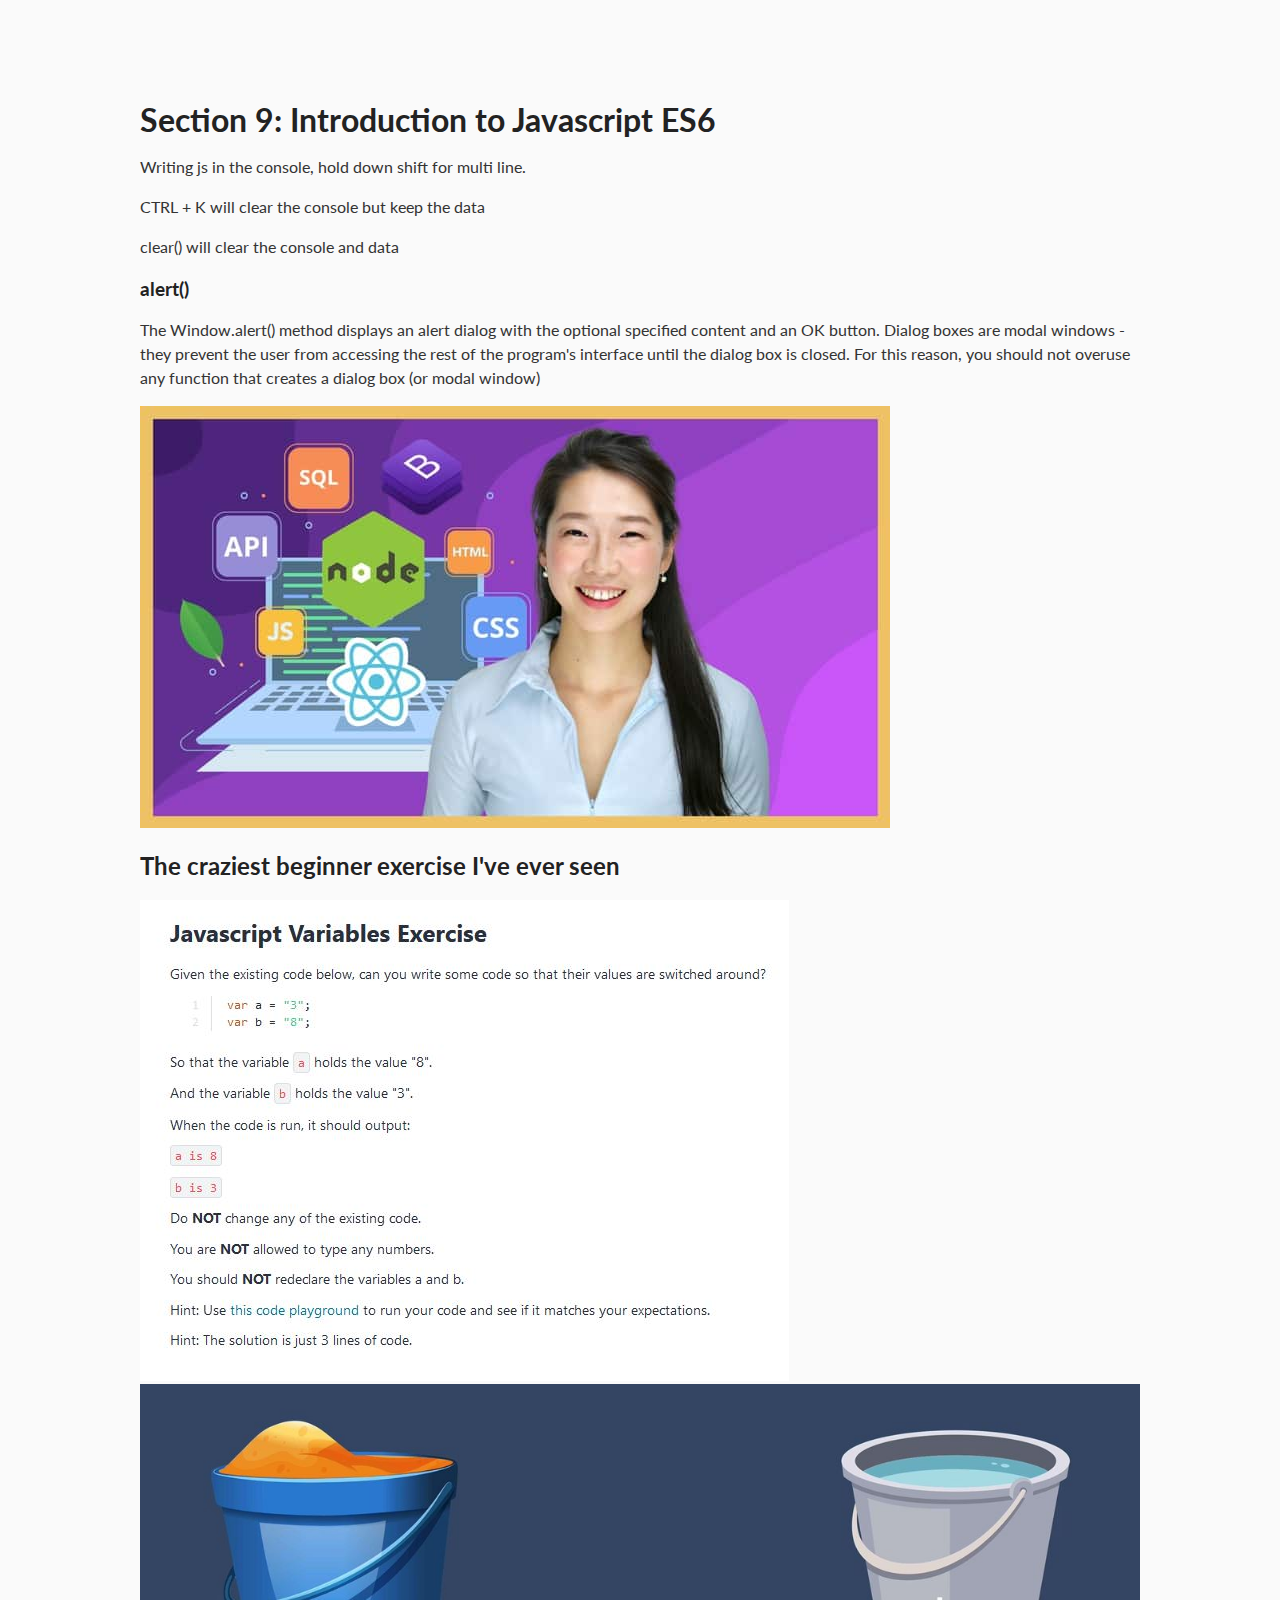
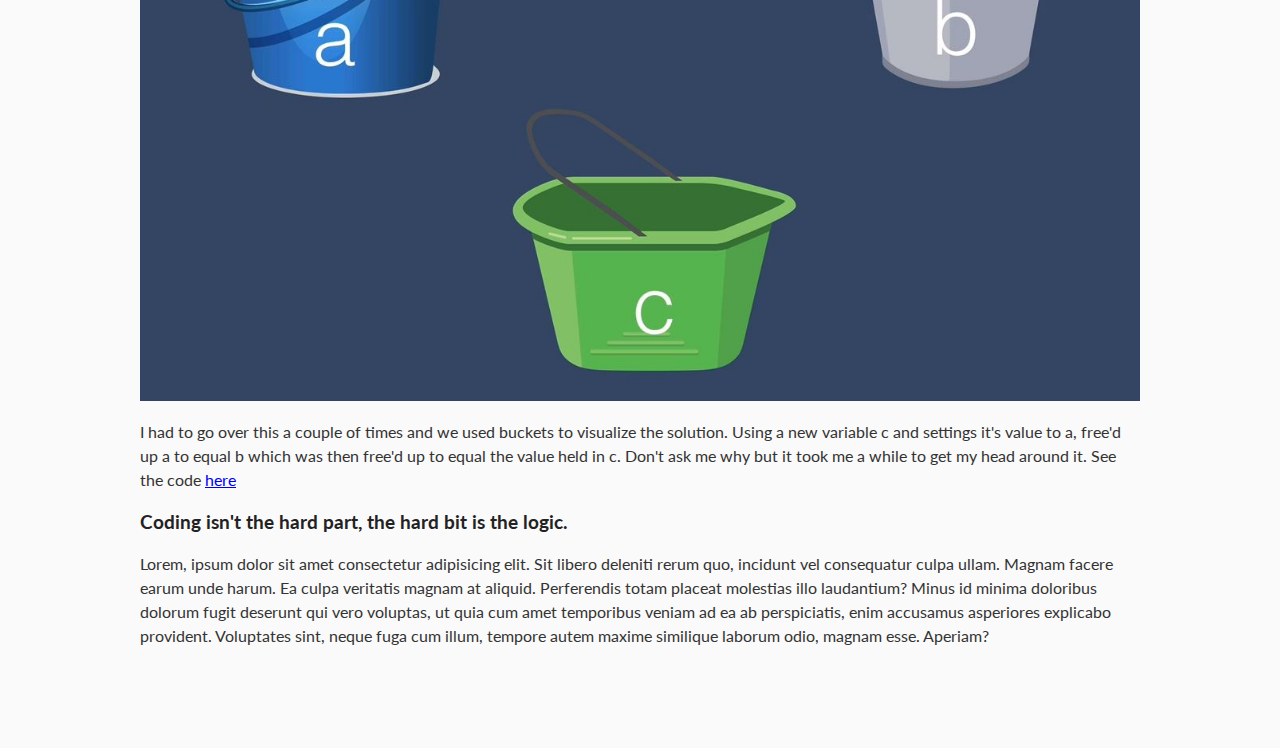
==== index.html @ cbe587a6 "add notes to L106" ====
<!DOCTYPE html>
<html lang="en">

<head>
  <meta charset="UTF-8" />
  <meta name="viewport" content="width=device-width, initial-scale=1.0" />
  <link rel="stylesheet" href="https://cdnjs.cloudflare.com/ajax/libs/font-awesome/5.14.0/css/all.min.css"
    integrity="sha512-1PKOgIY59xJ8Co8+NE6FZ+LOAZKjy+KY8iq0G4B3CyeY6wYHN3yt9PW0XpSriVlkMXe40PTKnXrLnZ9+fkDaog=="
    crossorigin="anonymous" />
  <link rel="stylesheet" href="style.css" />
  <title>The Complete 2020 Web Development Bootcamp</title>
</head>

<body>
  <div class="container">
    <div class="content">
      <h1>Section 9: Introduction to Javascript ES6</h1>
      <p>Writing js in the console, hold down shift for multi line.
      </p>
      <p>CTRL + K will clear the console but keep the data</p>
      <p>clear() will clear the console and data</p>
      <h3>alert()</h3>
      <p>The Window.alert() method displays an alert dialog with the optional specified content and an OK button.
        Dialog boxes are modal windows - they prevent the user from accessing the rest of the
        program's
        interface until the dialog box is closed. For this reason, you should not overuse any function that creates a
        dialog box
        (or modal window)</p>
      <img src="./images/Bootcamp.jpg" alt="photo of Dom Davies" />
      <h2>The craziest beginner exercise I've ever seen</h2>
      <img src="./images/exercise.JPG" alt="the exercise instructions">
      <img src="./images/abc.JPG" alt="3 buckets">
      <p>I had to go over this a couple of times and we used buckets to visualize the solution. Using a new variable c
        and settings it's value to a, free'd up a to equal b which was then free'd up to equal the value held in c.
        Don't ask me why but it took me a while to get my head around it. See the code <a href="ex1.md"> here</a></p>
      <h3>Coding isn't the hard part, the hard bit is the logic.</h3>
      <p>Lorem, ipsum dolor sit amet consectetur adipisicing elit. Sit libero deleniti rerum quo, incidunt vel
        consequatur culpa ullam. Magnam facere earum unde harum. Ea culpa veritatis magnam at aliquid. Perferendis totam
        placeat molestias illo laudantium? Minus id minima doloribus dolorum fugit deserunt qui vero voluptas, ut quia
        cum amet temporibus veniam ad ea ab perspiciatis, enim accusamus asperiores explicabo provident. Voluptates
        sint, neque fuga cum illum, tempore autem maxime similique laborum odio, magnam esse. Aperiam?</p>
    </div>
  </div>

  <script src="app.js"></script>
</body>

</html>
---- style.css ----
@import url('https://fonts.googleapis.com/css?family=Lato&display=swap');

* {
  box-sizing: border-box;
}

body {
  font-family: 'Lato', sans-serif;
  background-color: #d31157;
  color: #222;
  /* hide only on x axis */
  overflow-x: hidden;
  margin: 0;
}

.container {
  background-color: #fafafa;
  /* default origin is in middle */
  transform-origin: top left;
  transition: transform 0.5s linear;
  width: 100vw;
  min-height: 100vh;
  padding: 50px;
}


/* Content area */

.content img {
  max-width: 100%;
}

.content {
  max-width: 1000px;
  margin: 50px auto;
}

.content h1 {
  margin: 0;
}

.content small {
  color: #555;
  font-style: italic;
}

.content p {
  color: #333;
  line-height: 1.5;
}
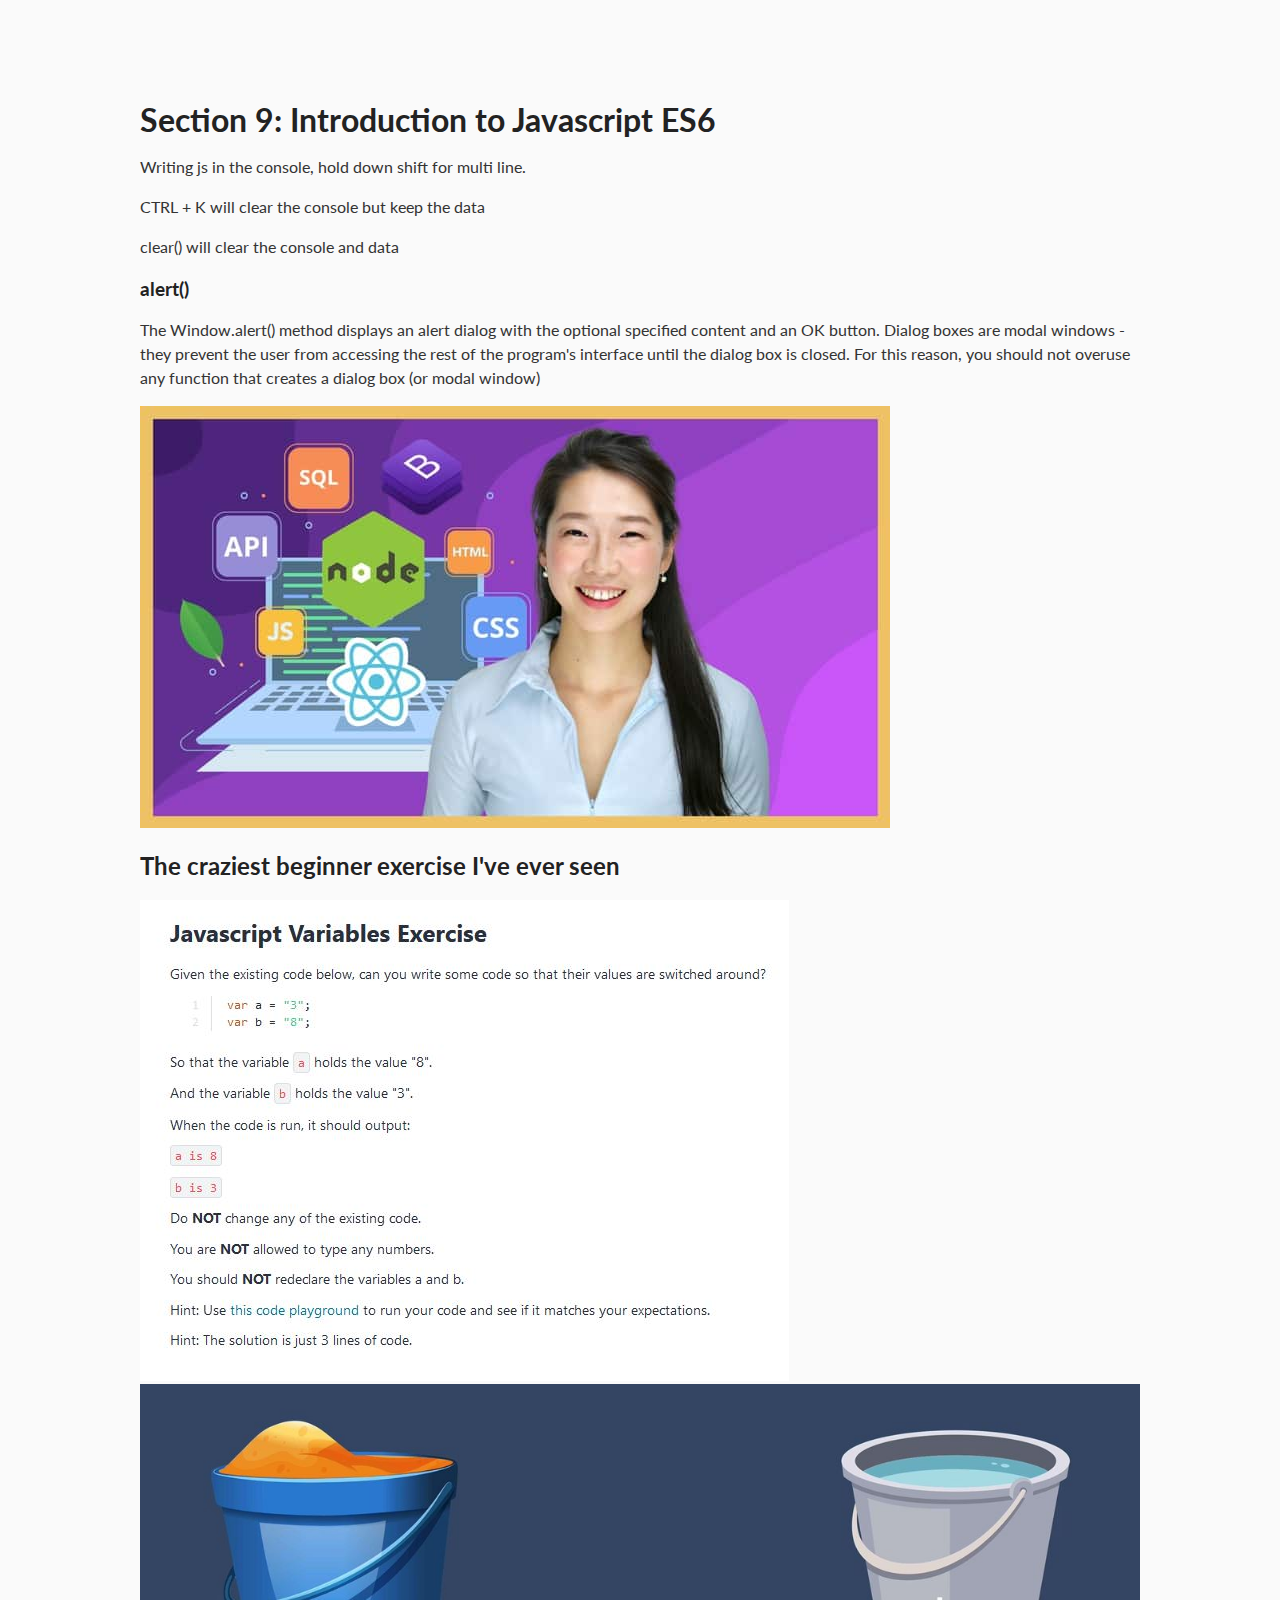
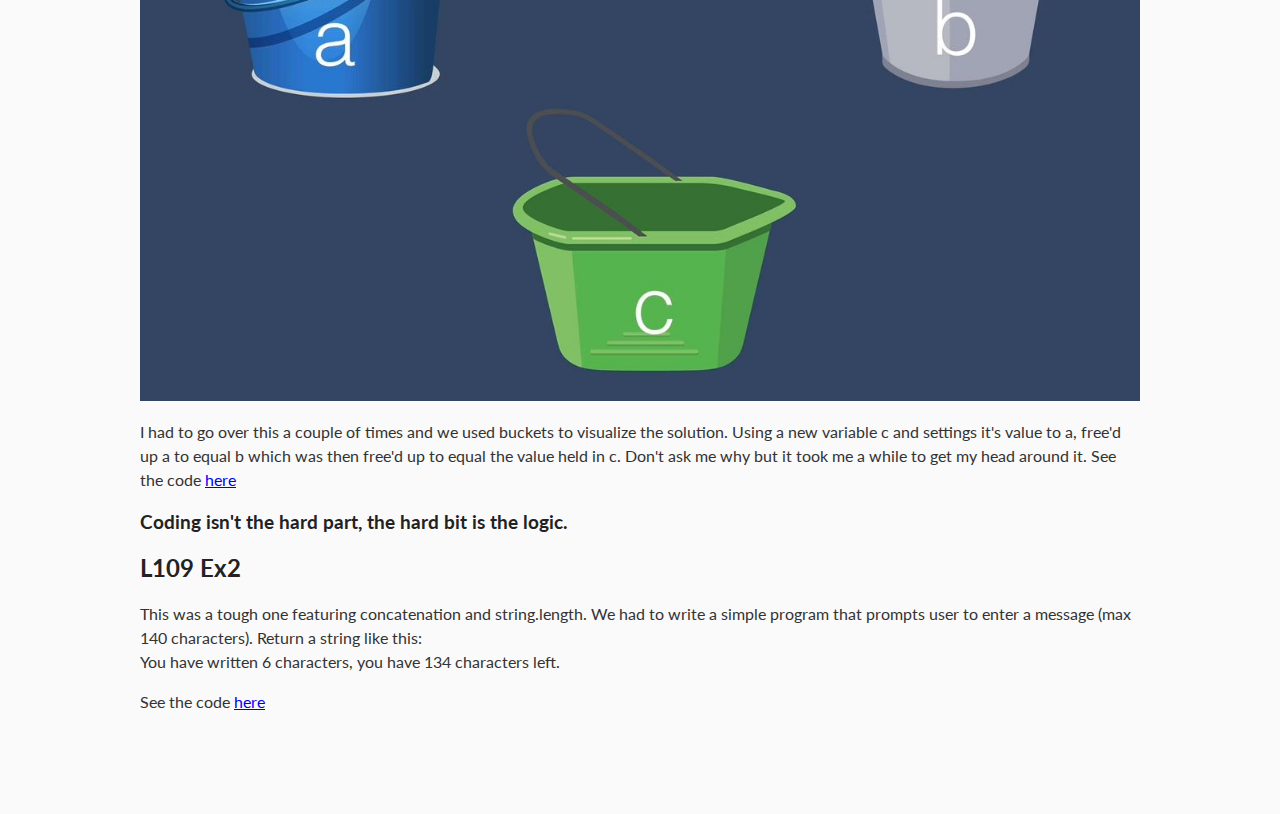
==== commit 89f4cea3: "add notes to L109" ====
--- a/index.html
+++ b/index.html
@@ -34,11 +34,11 @@
         and settings it's value to a, free'd up a to equal b which was then free'd up to equal the value held in c.
         Don't ask me why but it took me a while to get my head around it. See the code <a href="ex1.md"> here</a></p>
       <h3>Coding isn't the hard part, the hard bit is the logic.</h3>
-      <p>Lorem, ipsum dolor sit amet consectetur adipisicing elit. Sit libero deleniti rerum quo, incidunt vel
-        consequatur culpa ullam. Magnam facere earum unde harum. Ea culpa veritatis magnam at aliquid. Perferendis totam
-        placeat molestias illo laudantium? Minus id minima doloribus dolorum fugit deserunt qui vero voluptas, ut quia
-        cum amet temporibus veniam ad ea ab perspiciatis, enim accusamus asperiores explicabo provident. Voluptates
-        sint, neque fuga cum illum, tempore autem maxime similique laborum odio, magnam esse. Aperiam?</p>
+      <h2>L109 Ex2</h2>
+      <p>This was a tough one featuring concatenation and string.length. We had to write a simple program that prompts user to enter a message (max 140 characters). Return a string like this: <br>        
+        You have written 6 characters, you have 134 characters left.
+      </p>
+      <p>See the code <a href="ex2.md">here</a></p>
     </div>
   </div>
 
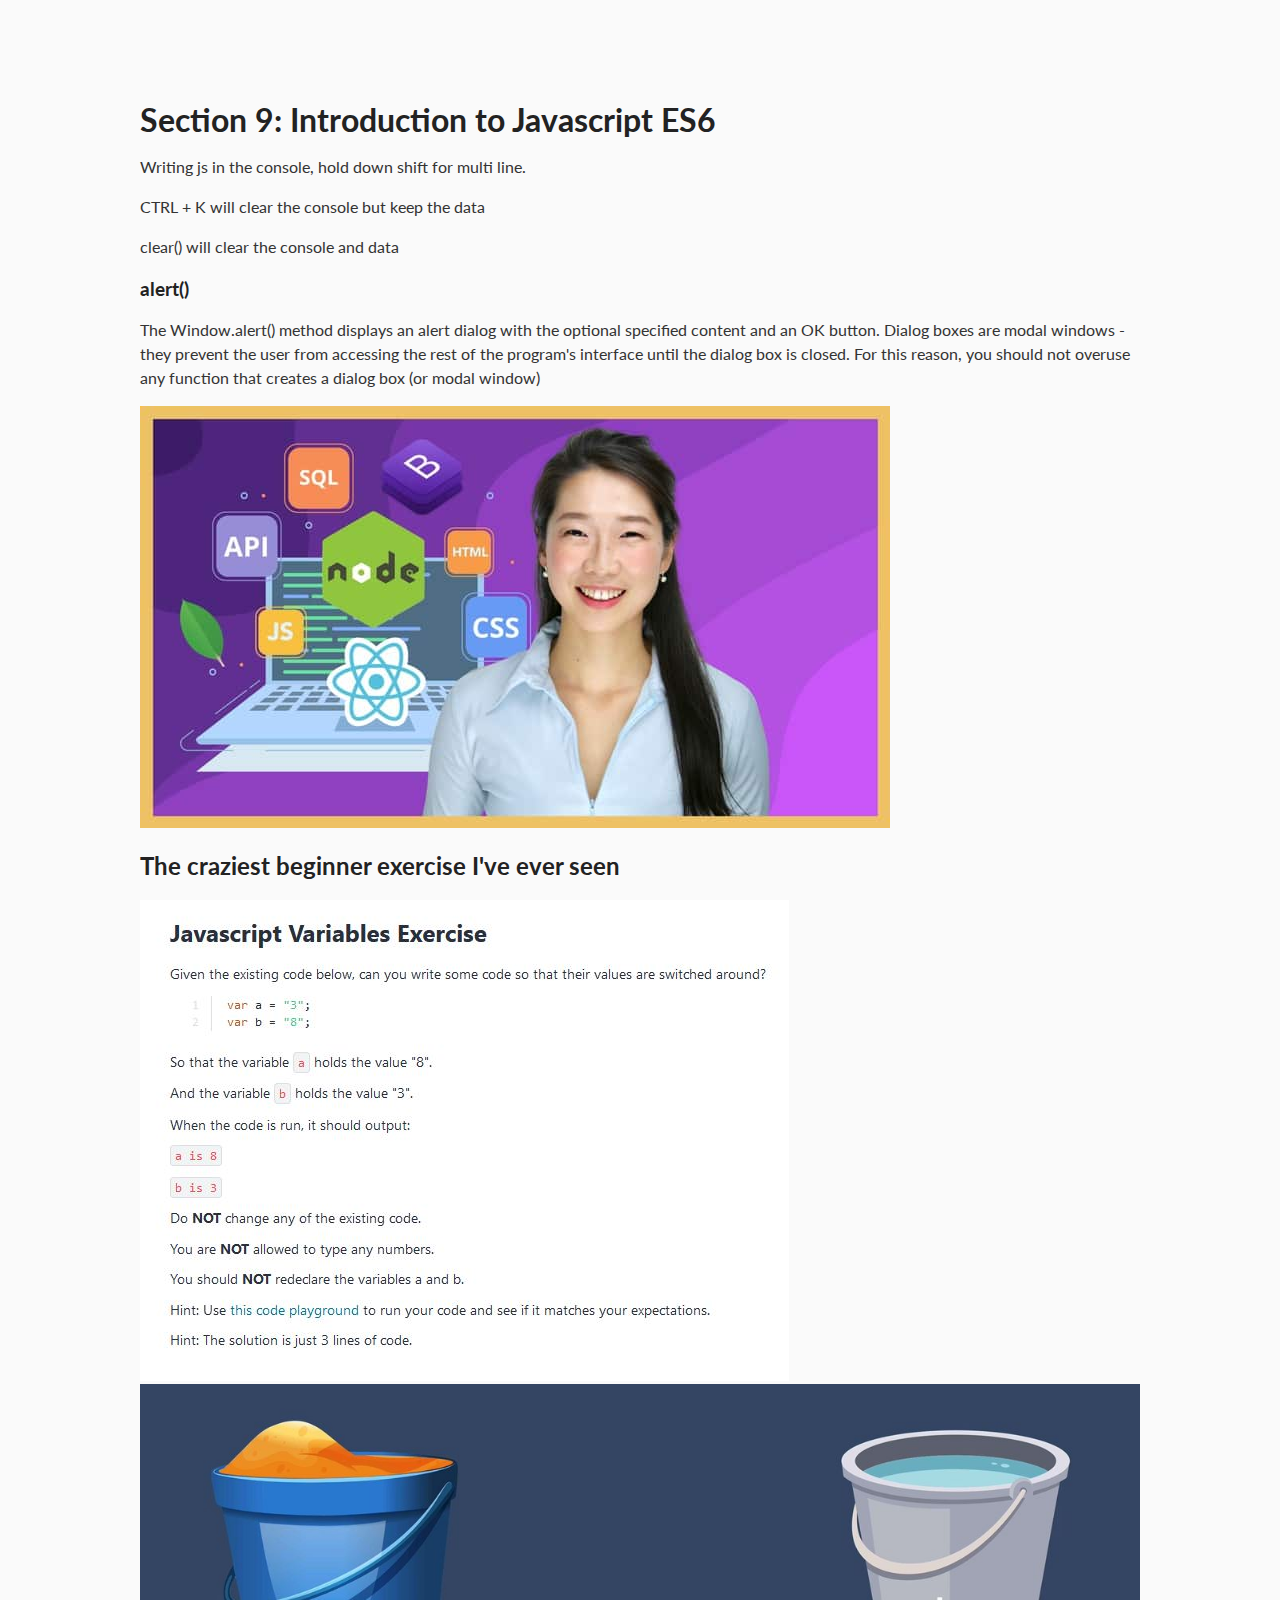
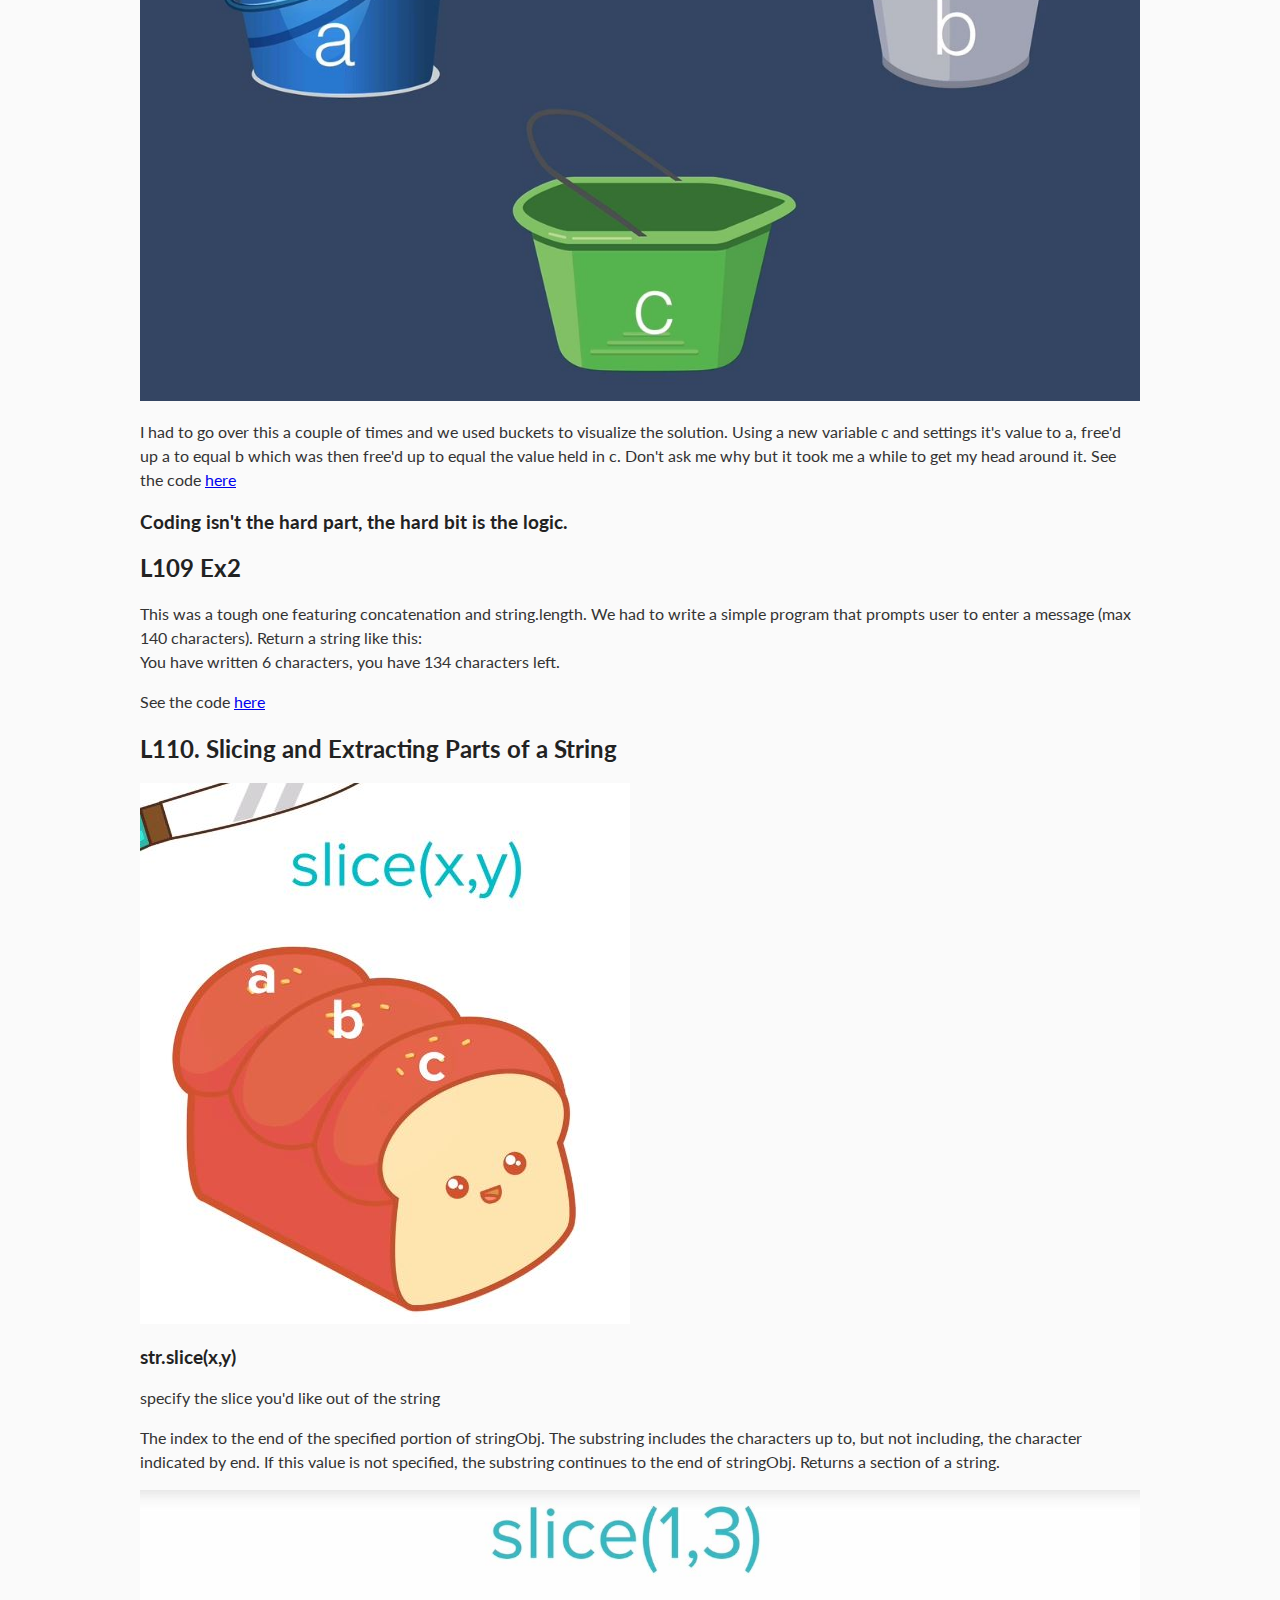
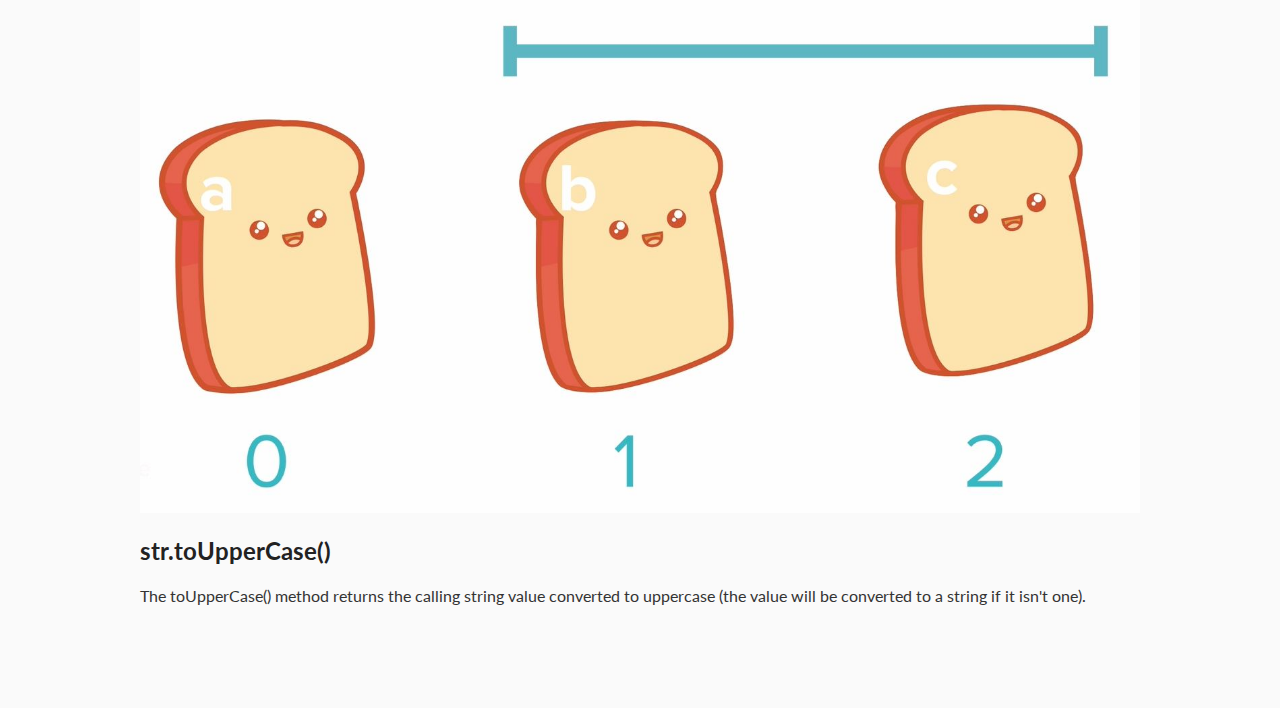
==== commit 8eb4062d: "add notes to 112, ex3 and ex4.md" ====
--- a/index.html
+++ b/index.html
@@ -35,10 +35,27 @@
         Don't ask me why but it took me a while to get my head around it. See the code <a href="ex1.md"> here</a></p>
       <h3>Coding isn't the hard part, the hard bit is the logic.</h3>
       <h2>L109 Ex2</h2>
-      <p>This was a tough one featuring concatenation and string.length. We had to write a simple program that prompts user to enter a message (max 140 characters). Return a string like this: <br>        
+      <p>This was a tough one featuring concatenation and string.length. We had to write a simple program that prompts
+        user to enter a message (max 140 characters). Return a string like this: <br>
         You have written 6 characters, you have 134 characters left.
       </p>
       <p>See the code <a href="ex2.md">here</a></p>
+      <h2>L110. Slicing and Extracting Parts of a String</h2>
+      <img src="./images/slice1.JPG" alt="example of slice method using bread">
+      <h3>str.slice(x,y)</h3>
+
+      <p>specify the slice you'd like out of the string</p>
+      <p>The index to the end of the specified portion of stringObj. The substring includes the characters up to, but
+        not
+        including, the character indicated by end. If this value is not specified, the substring continues to the end of
+        stringObj.
+        Returns a section of a string.
+      </p>
+      <img src="./images/slice2.JPG" alt="another example of slicing a string">
+      <h2>str.toUpperCase()</h2>
+      <p>The toUpperCase() method returns the calling string value converted to uppercase (the value will be converted
+        to a
+        string if it isn't one).</p>
     </div>
   </div>
 
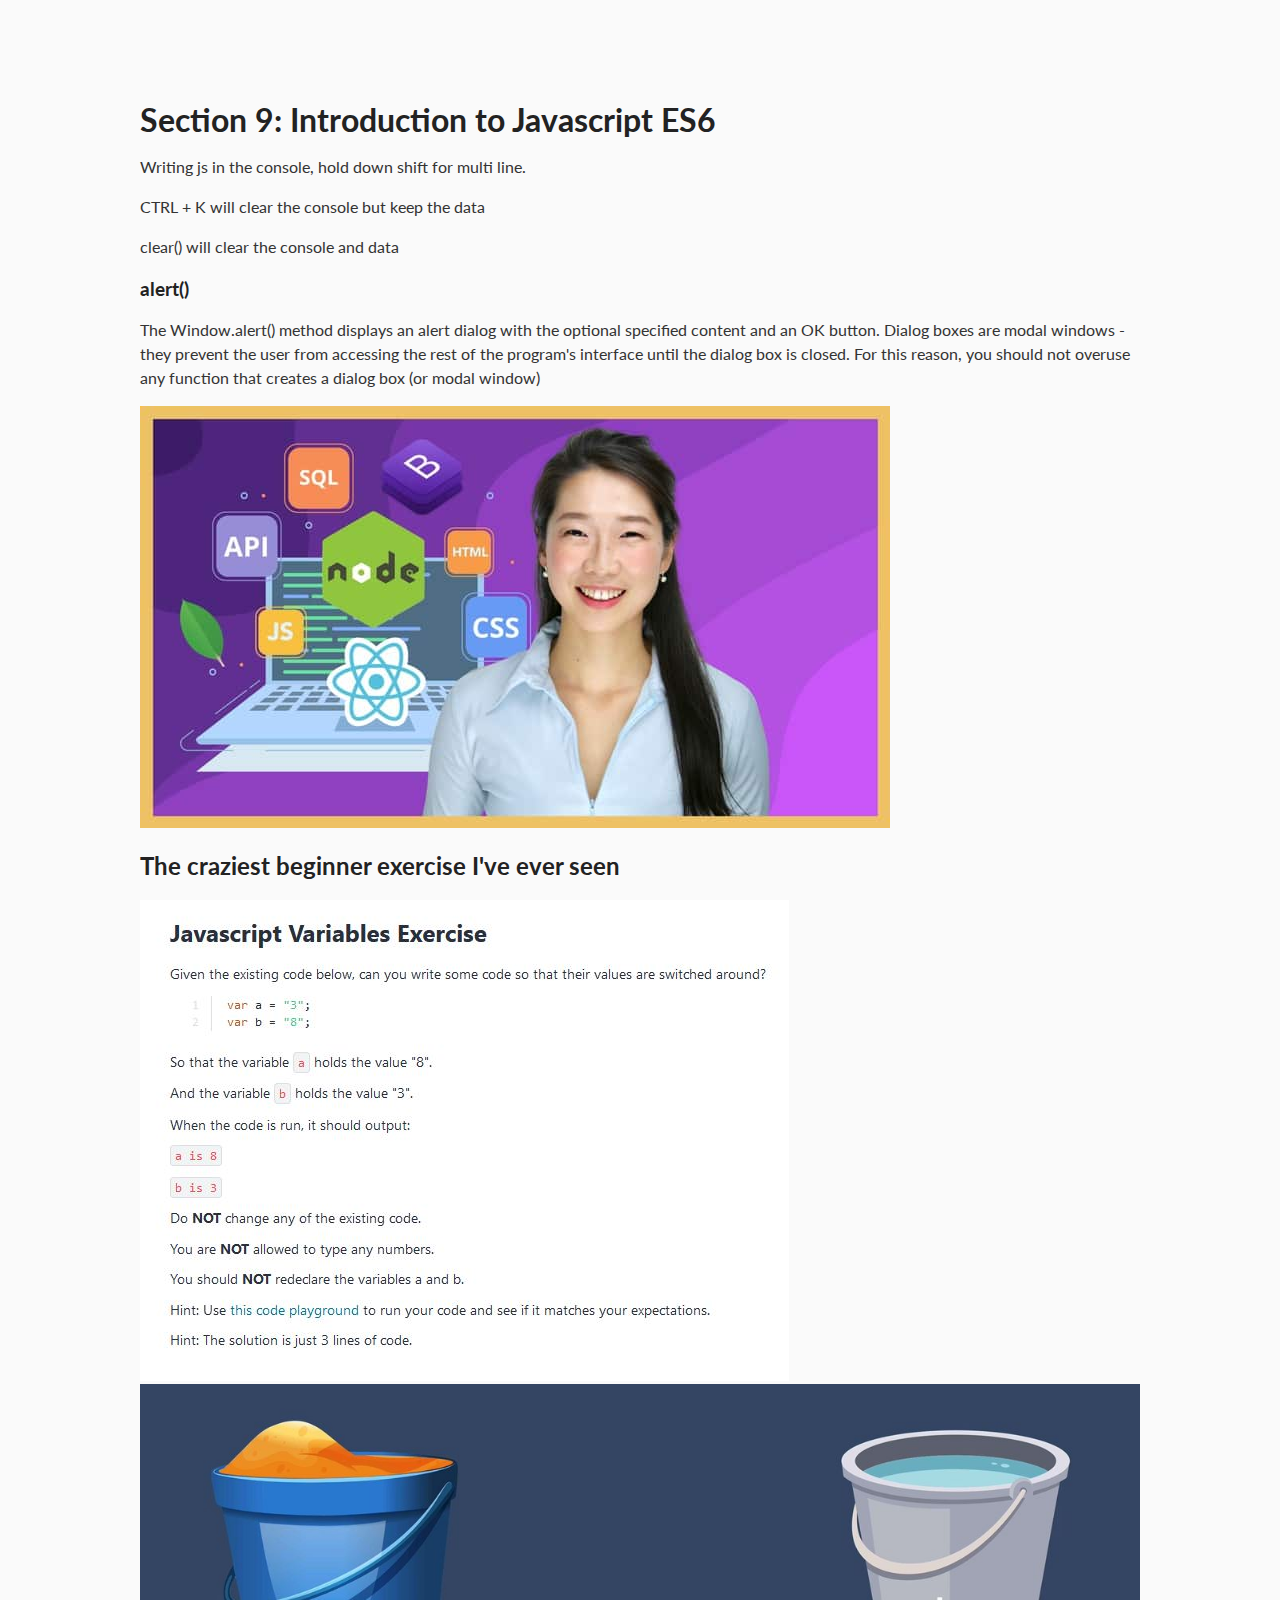
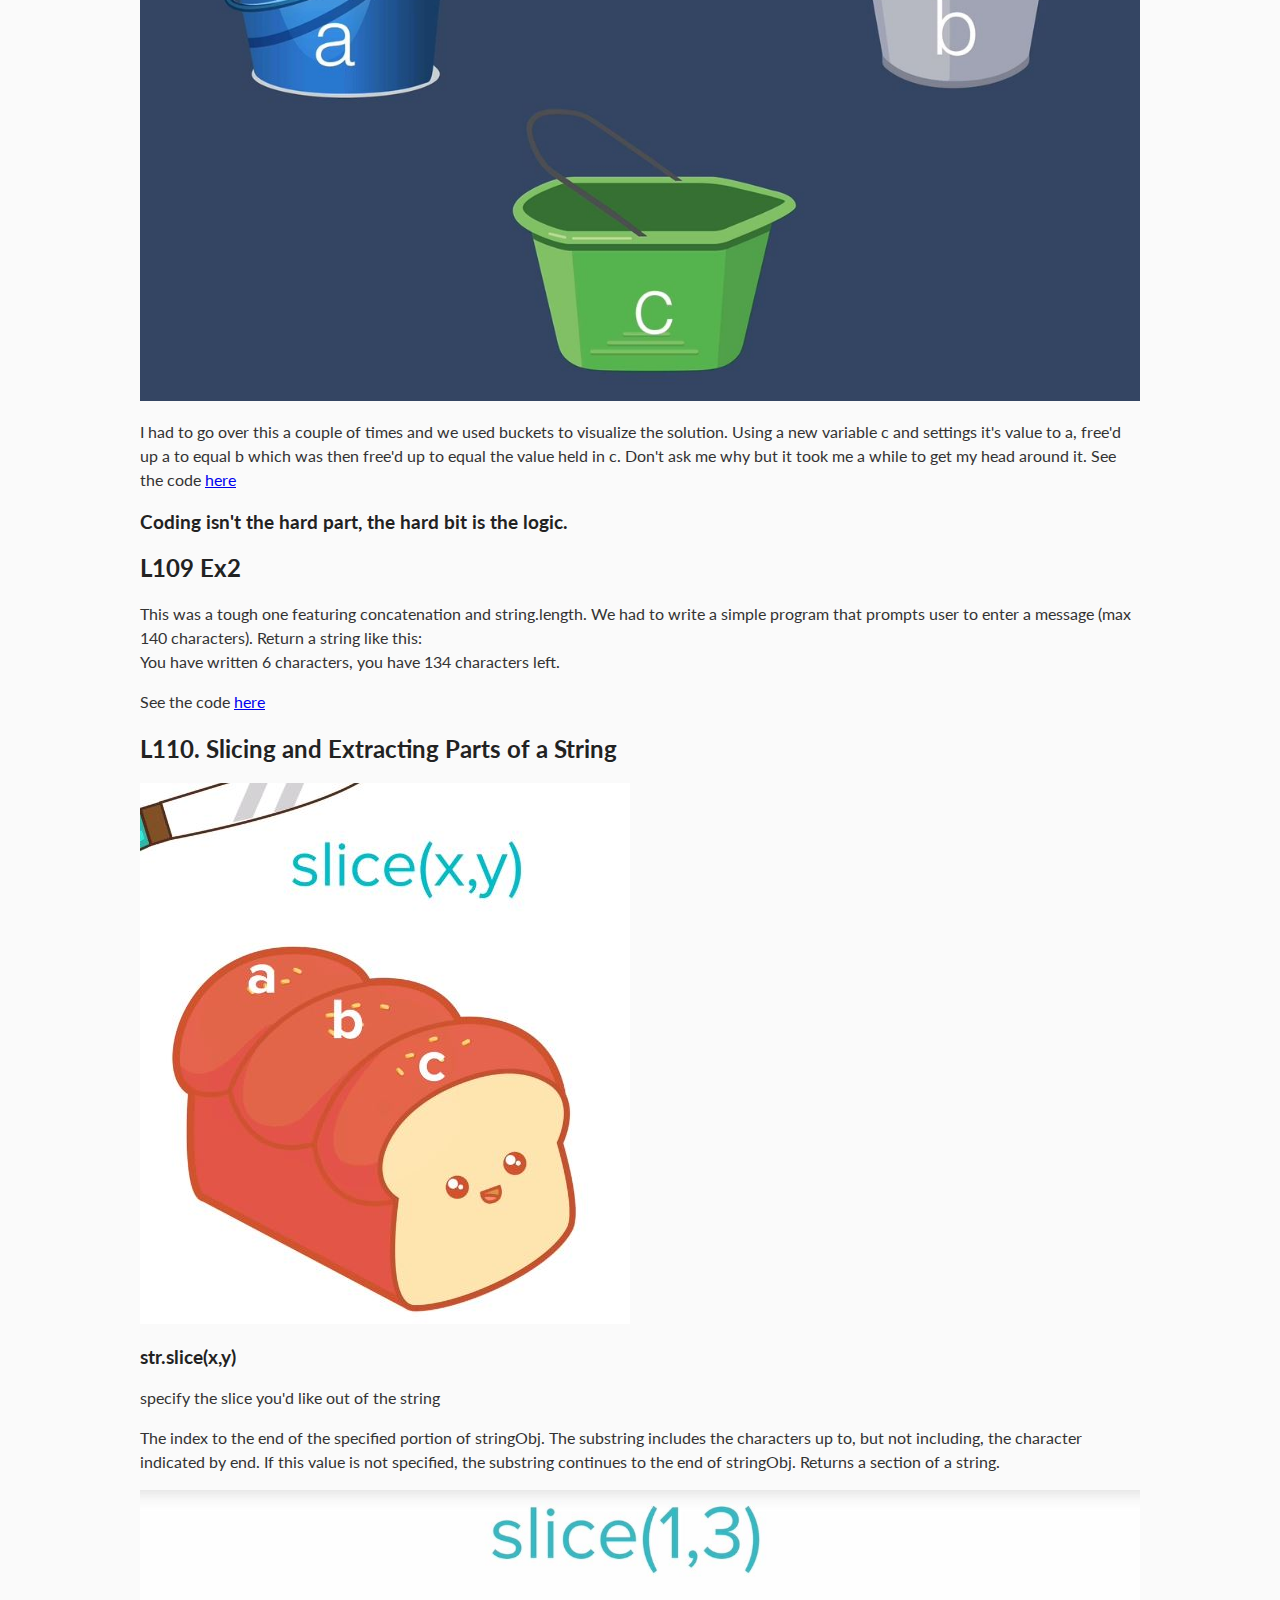
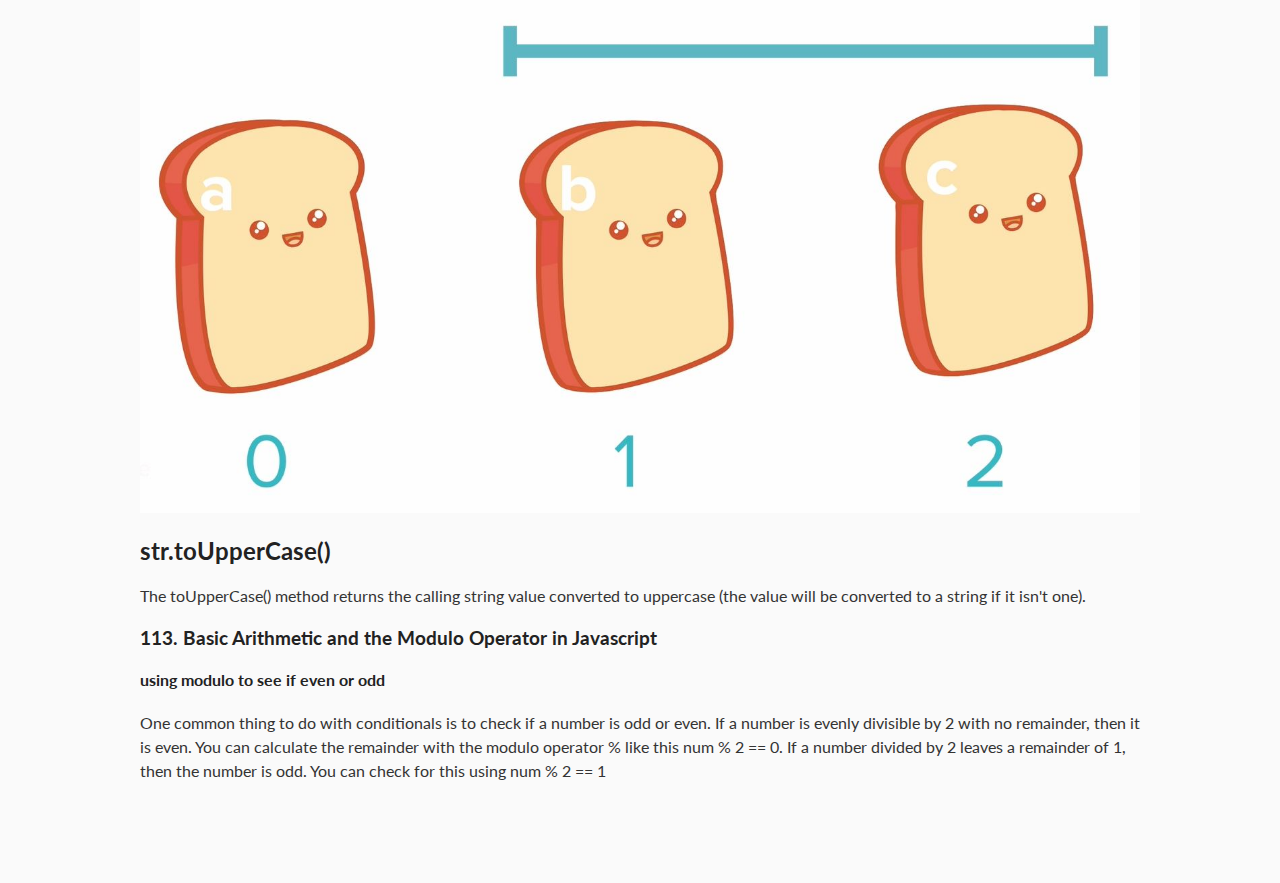
==== commit 35e57668: "add notes on Modulo" ====
--- a/index.html
+++ b/index.html
@@ -56,6 +56,14 @@
       <p>The toUpperCase() method returns the calling string value converted to uppercase (the value will be converted
         to a
         string if it isn't one).</p>
+      <h3>113. Basic Arithmetic and the Modulo Operator in Javascript</h3>
+      <h4>using modulo to see if even or odd</h4>
+      <p>One common thing to do with conditionals is to check if a number is odd or even. If a number is evenly
+        divisible by 2
+        with no remainder, then it is even. You can calculate the remainder with the modulo operator % like this num % 2
+        == 0.
+        If a number divided by 2 leaves a remainder of 1, then the number is odd. You can check for this using num % 2
+        == 1</p>
     </div>
   </div>
 
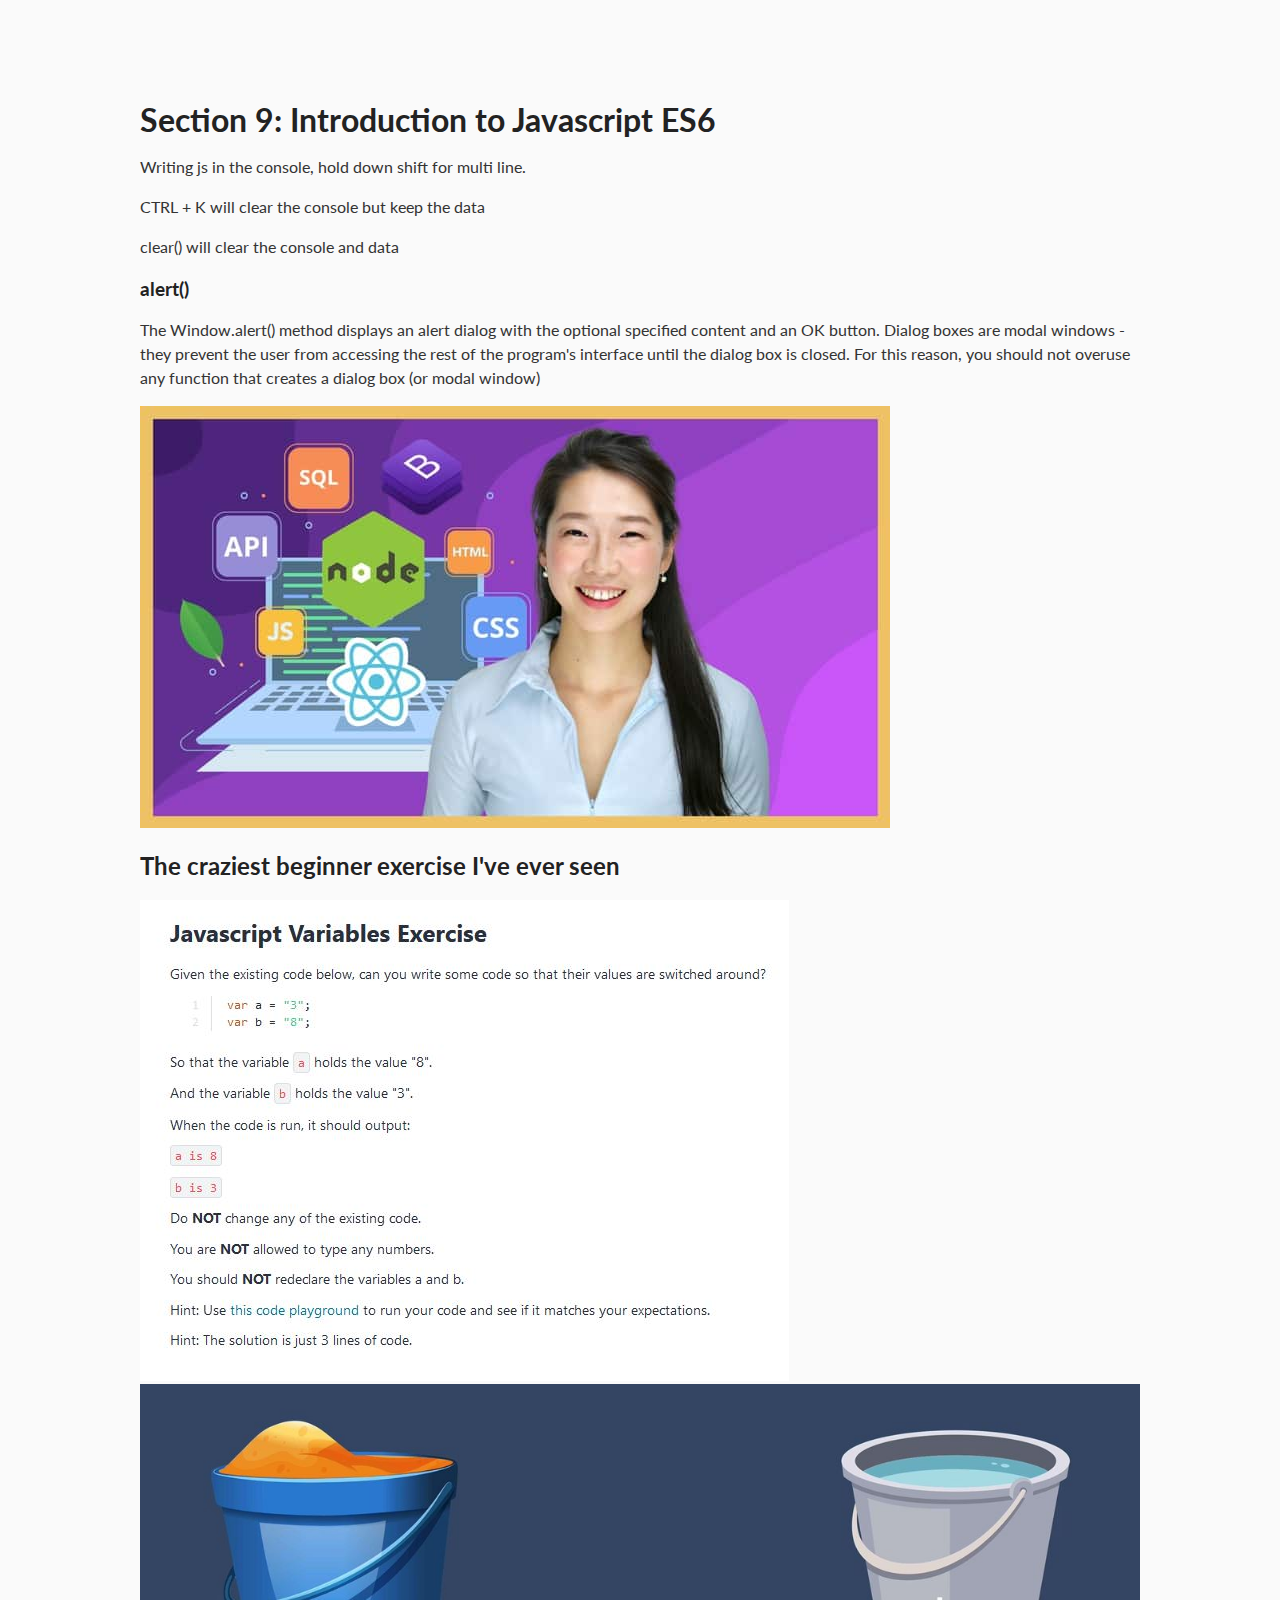
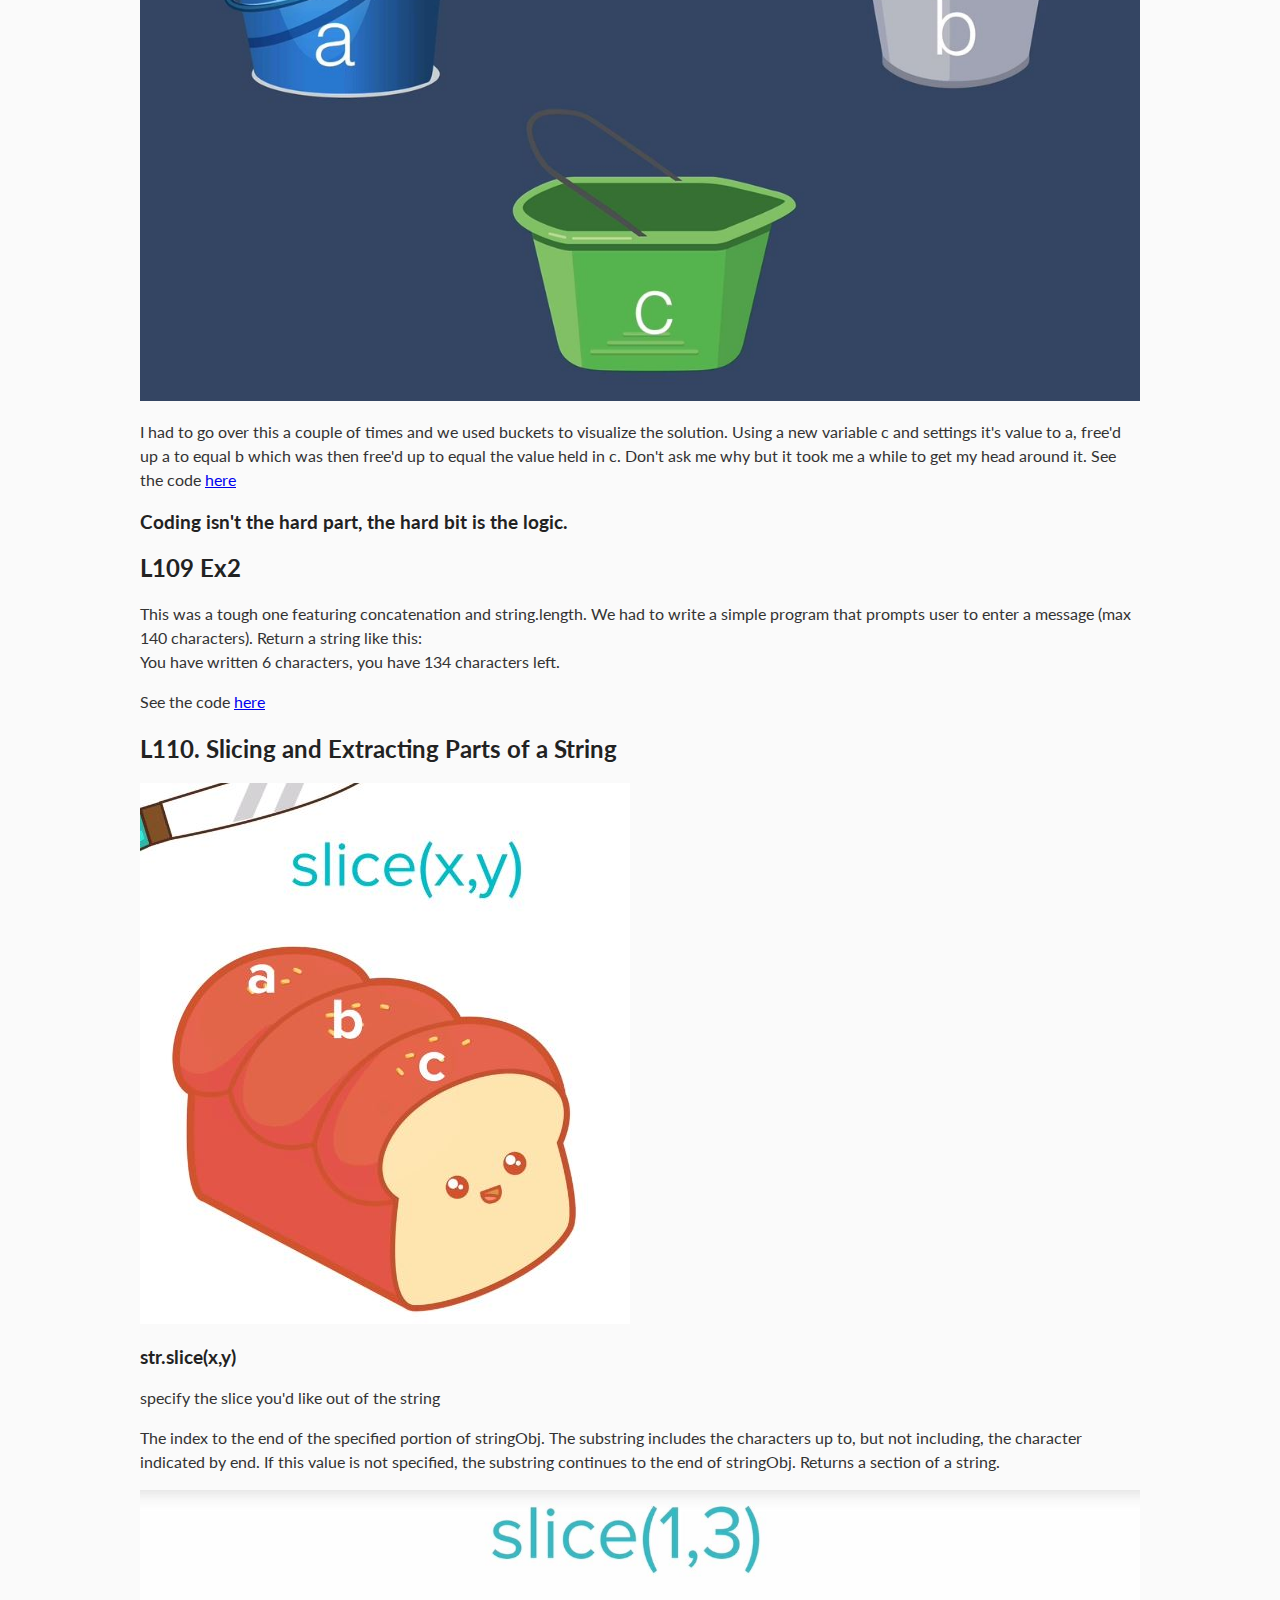
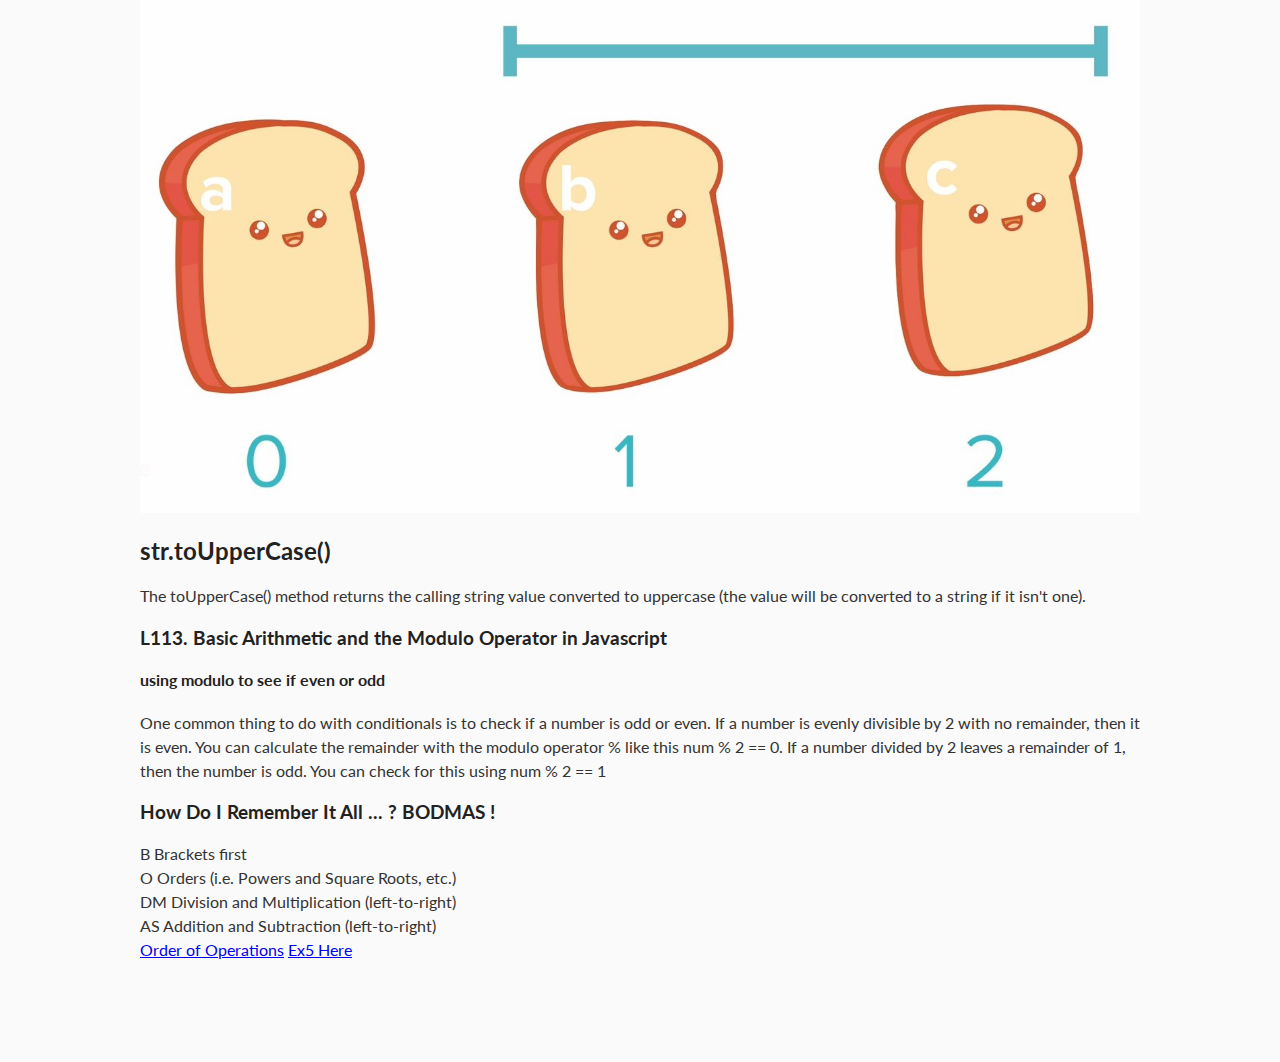
==== commit 2834aa1e: "edit notes for L113" ====
--- a/index.html
+++ b/index.html
@@ -56,7 +56,7 @@
       <p>The toUpperCase() method returns the calling string value converted to uppercase (the value will be converted
         to a
         string if it isn't one).</p>
-      <h3>113. Basic Arithmetic and the Modulo Operator in Javascript</h3>
+      <h3>L113. Basic Arithmetic and the Modulo Operator in Javascript</h3>
       <h4>using modulo to see if even or odd</h4>
       <p>One common thing to do with conditionals is to check if a number is odd or even. If a number is evenly
         divisible by 2
@@ -64,6 +64,15 @@
         == 0.
         If a number divided by 2 leaves a remainder of 1, then the number is odd. You can check for this using num % 2
         == 1</p>
+      <h3>How Do I Remember It All ... ? BODMAS !</h3>
+
+      <p>B Brackets first <br>
+        O Orders (i.e. Powers and Square Roots, etc.)<br>
+        DM Division and Multiplication (left-to-right) <br>
+        AS Addition and Subtraction (left-to-right) <br>
+        <a href="https://www.mathsisfun.com/operation-order-bodmas.html">Order of Operations</a>
+        <a href="ex5.md">Ex5 Here</a>
+      </p>
     </div>
   </div>
 
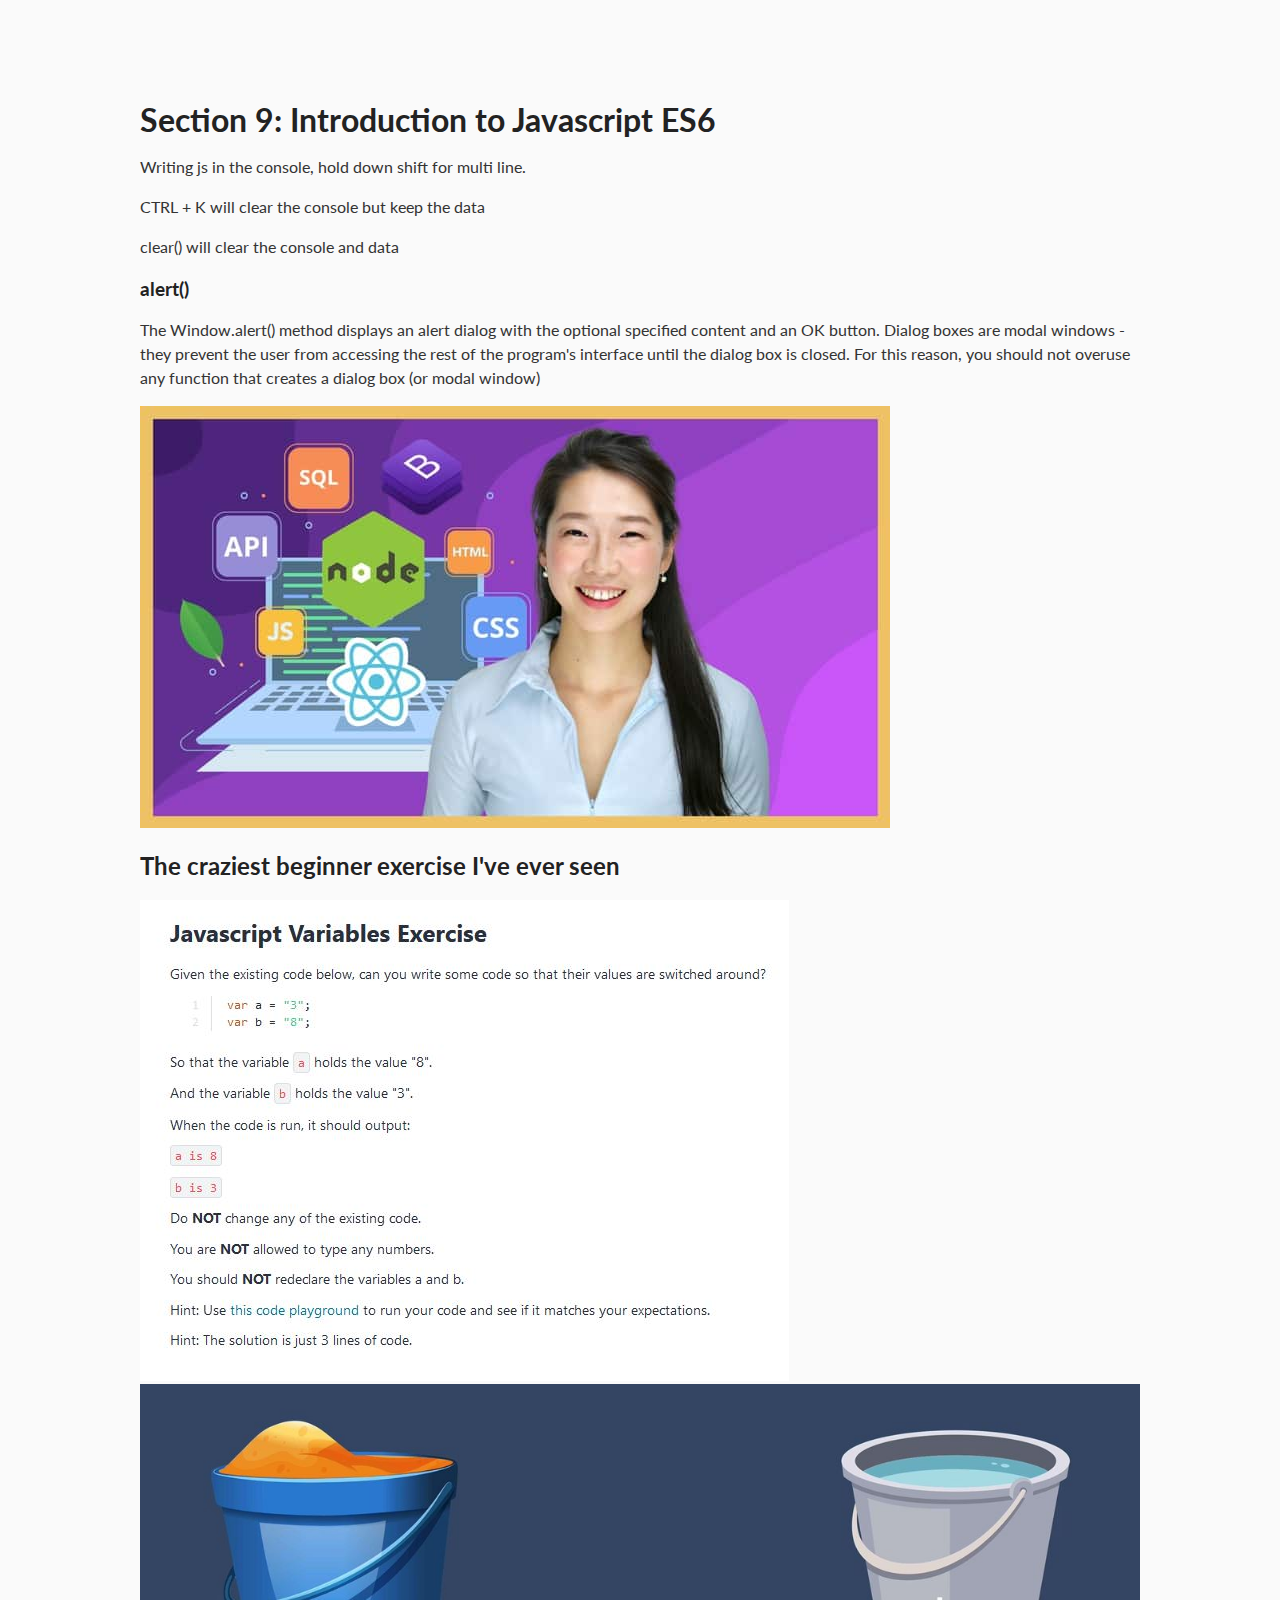
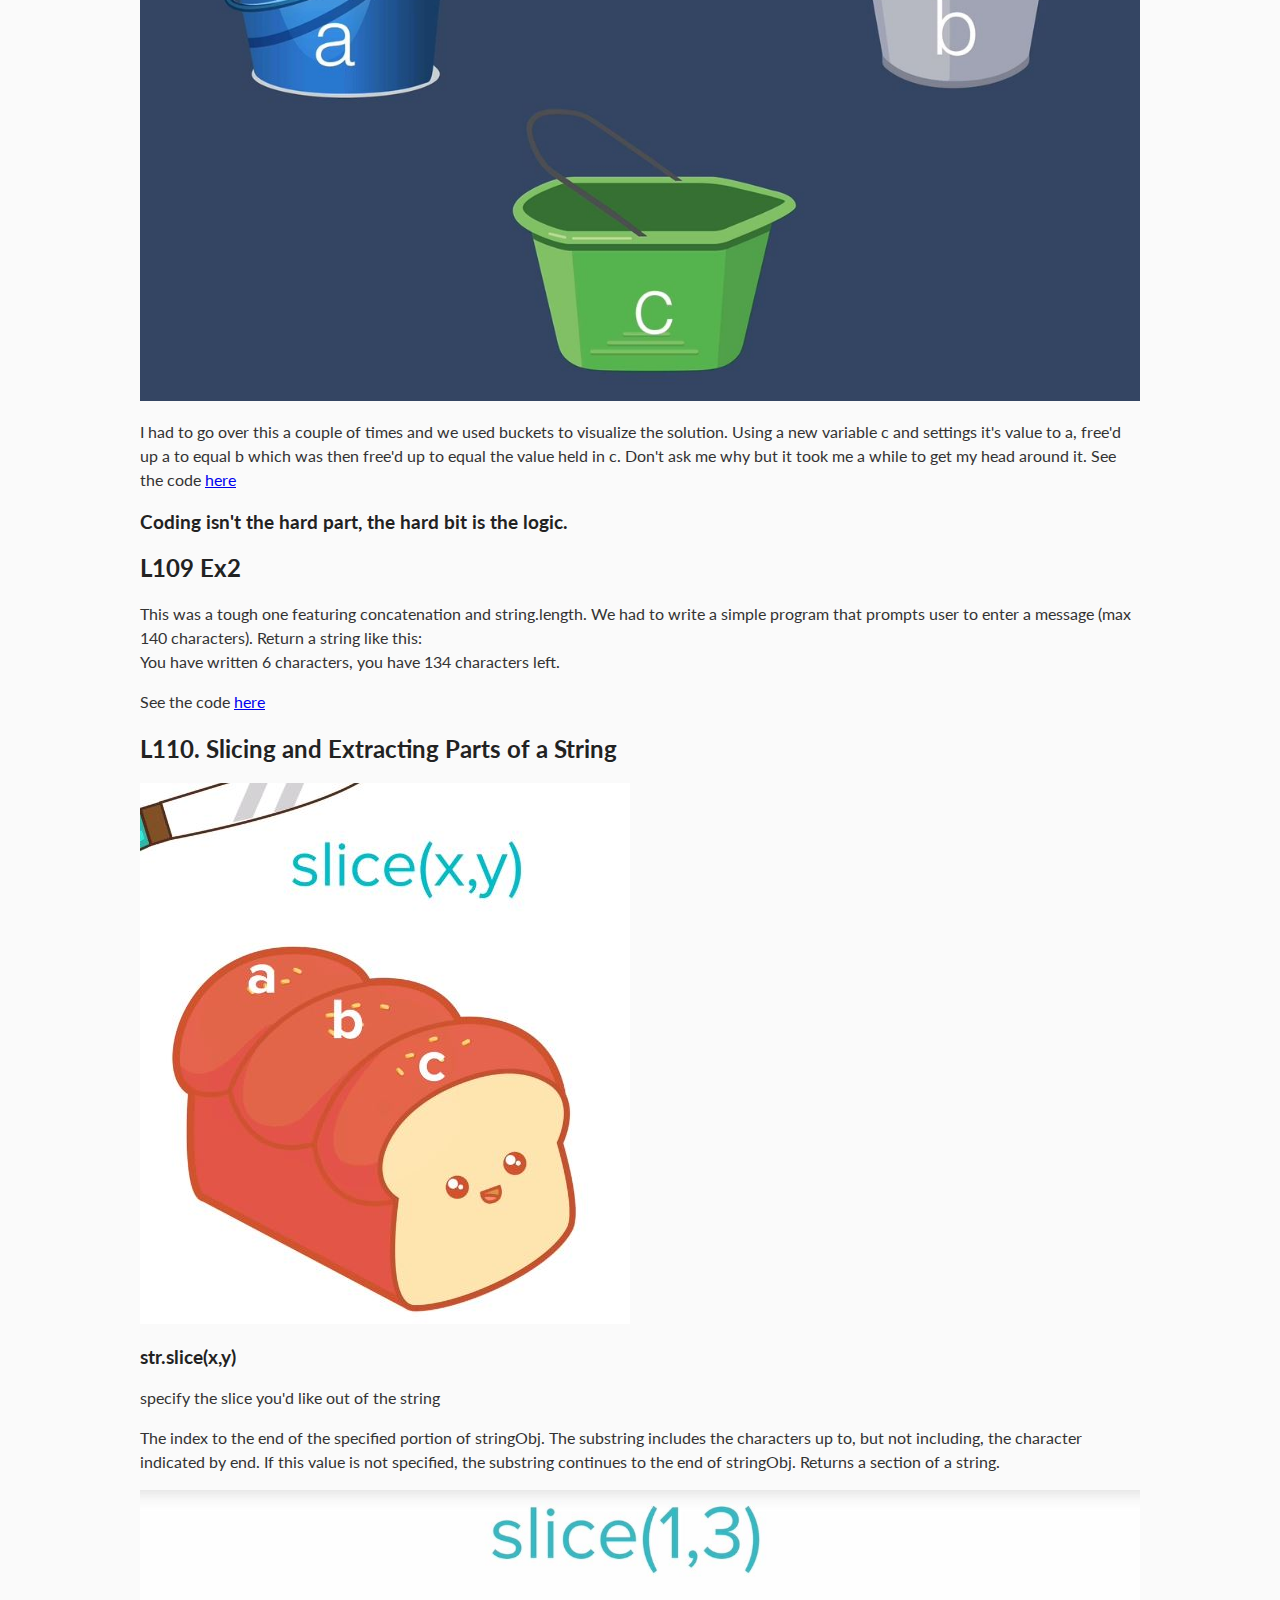
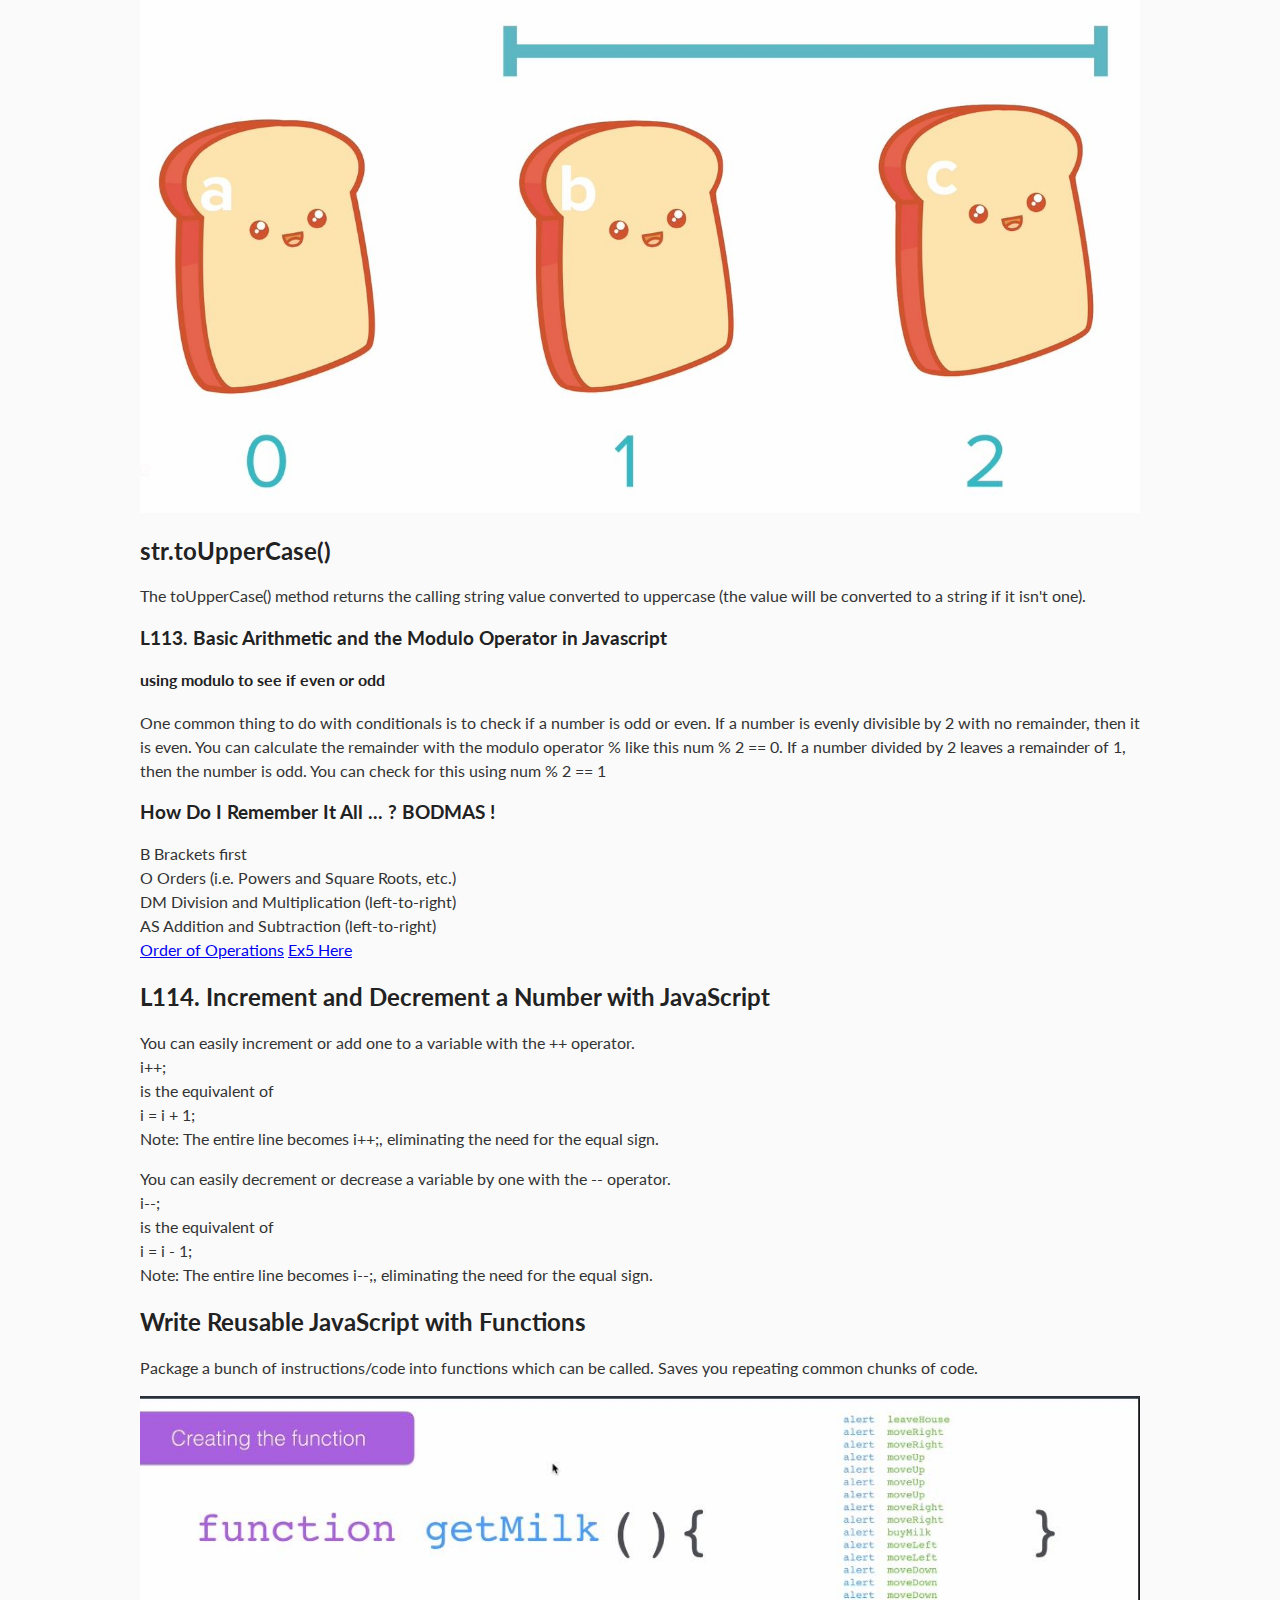
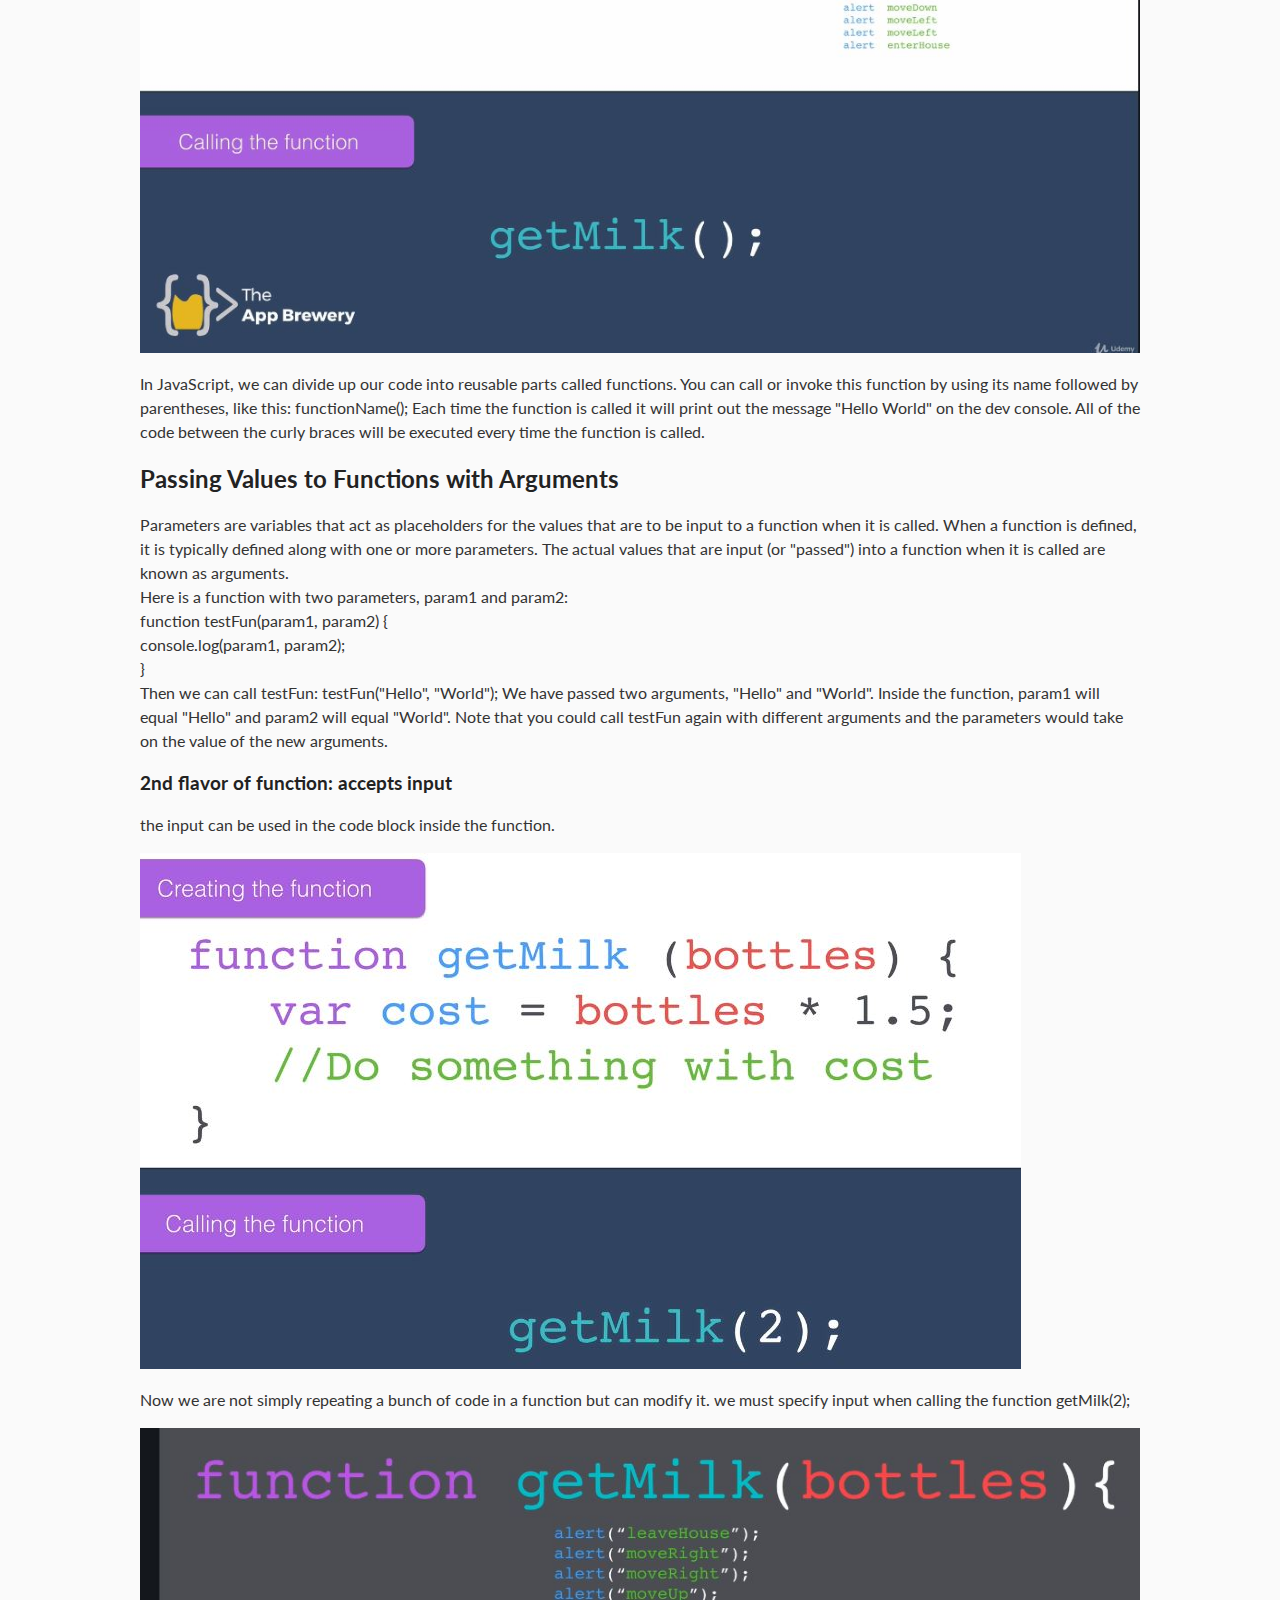
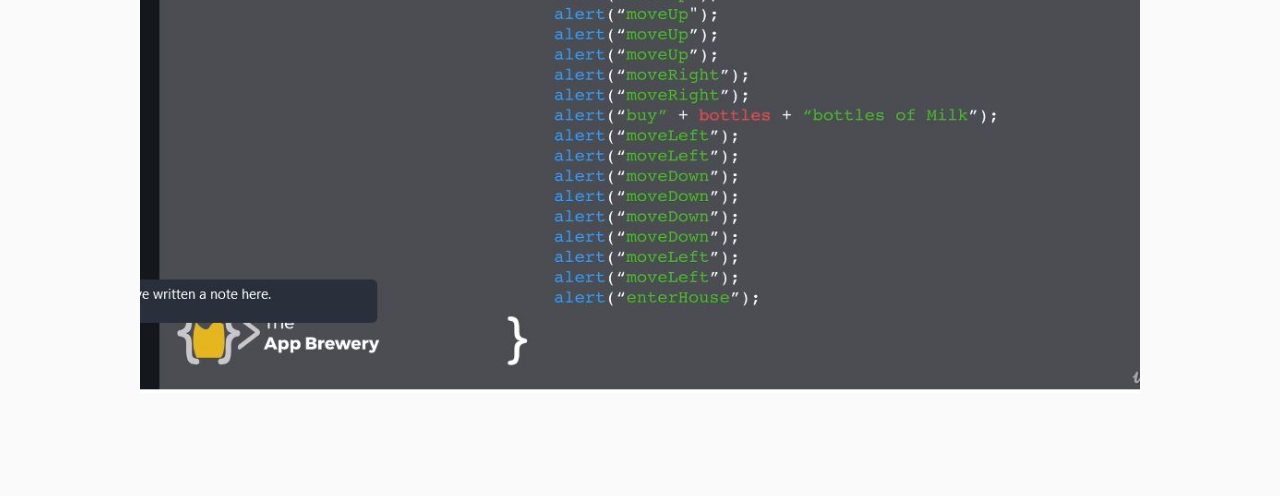
==== commit 8af7623e: "add notes to L119 and ex6" ====
--- a/index.html
+++ b/index.html
@@ -73,6 +73,54 @@
         <a href="https://www.mathsisfun.com/operation-order-bodmas.html">Order of Operations</a>
         <a href="ex5.md">Ex5 Here</a>
       </p>
+      <h2>L114. Increment and Decrement a Number with JavaScript</h2>
+      <p>You can easily increment or add one to a variable with the ++ operator. <br>
+        i++; <br>
+        is the equivalent of <br>
+        i = i + 1; <br>
+        Note: The entire line becomes i++;, eliminating the need for the equal sign.</p>
+      <p> You can easily decrement or decrease a variable by one with the -- operator. <br>
+        i--; <br>
+        is the equivalent of <br>
+        i = i - 1; <br>
+        Note: The entire line becomes i--;, eliminating the need for the equal sign.
+      </p>
+      <h2>Write Reusable JavaScript with Functions</h2>
+      <p>Package a bunch of instructions/code into functions which can be called. Saves you repeating common chunks of
+        code.</p>
+      <img src="./images/functions1.JPG" alt="functions slide">
+      <p>
+        In JavaScript, we can divide up our code into reusable parts called functions. You can call or invoke this
+        function by using its name followed by parentheses, like this: functionName(); Each time the
+        function is called it will print out the message "Hello World" on the dev console. All of the code between the
+        curly
+        braces will be executed every time the function is called.
+      </p>
+      <h2>Passing Values to Functions with Arguments</h2>
+      <p>
+        Parameters are variables that act as placeholders for the values that are to be input to a function when it is
+        called.
+        When a function is defined, it is typically defined along with one or more parameters. The actual values that
+        are input
+        (or "passed") into a function when it is called are known as arguments. <br>
+
+        Here is a function with two parameters, param1 and param2: <br>
+
+        function testFun(param1, param2) { <br>
+        console.log(param1, param2); <br>
+        }
+        <br>
+        Then we can call testFun: testFun("Hello", "World"); We have passed two arguments, "Hello" and "World". Inside
+        the
+        function, param1 will equal "Hello" and param2 will equal "World". Note that you could call testFun again with
+        different
+        arguments and the parameters would take on the value of the new arguments.
+      </p>
+      <h3>2nd flavor of function: accepts input</h3>
+      <p>the input can be used in the code block inside the function.</p>
+      <img src="./images/function2.JPG" alt="2nd functiions slide">
+      <p>Now we are not simply repeating a bunch of code in a function but can modify it.  we must specify input when calling the function getMilk(2);</p>
+      <img src="./images/function3.JPG" alt="3rd functiions slide">
     </div>
   </div>
 
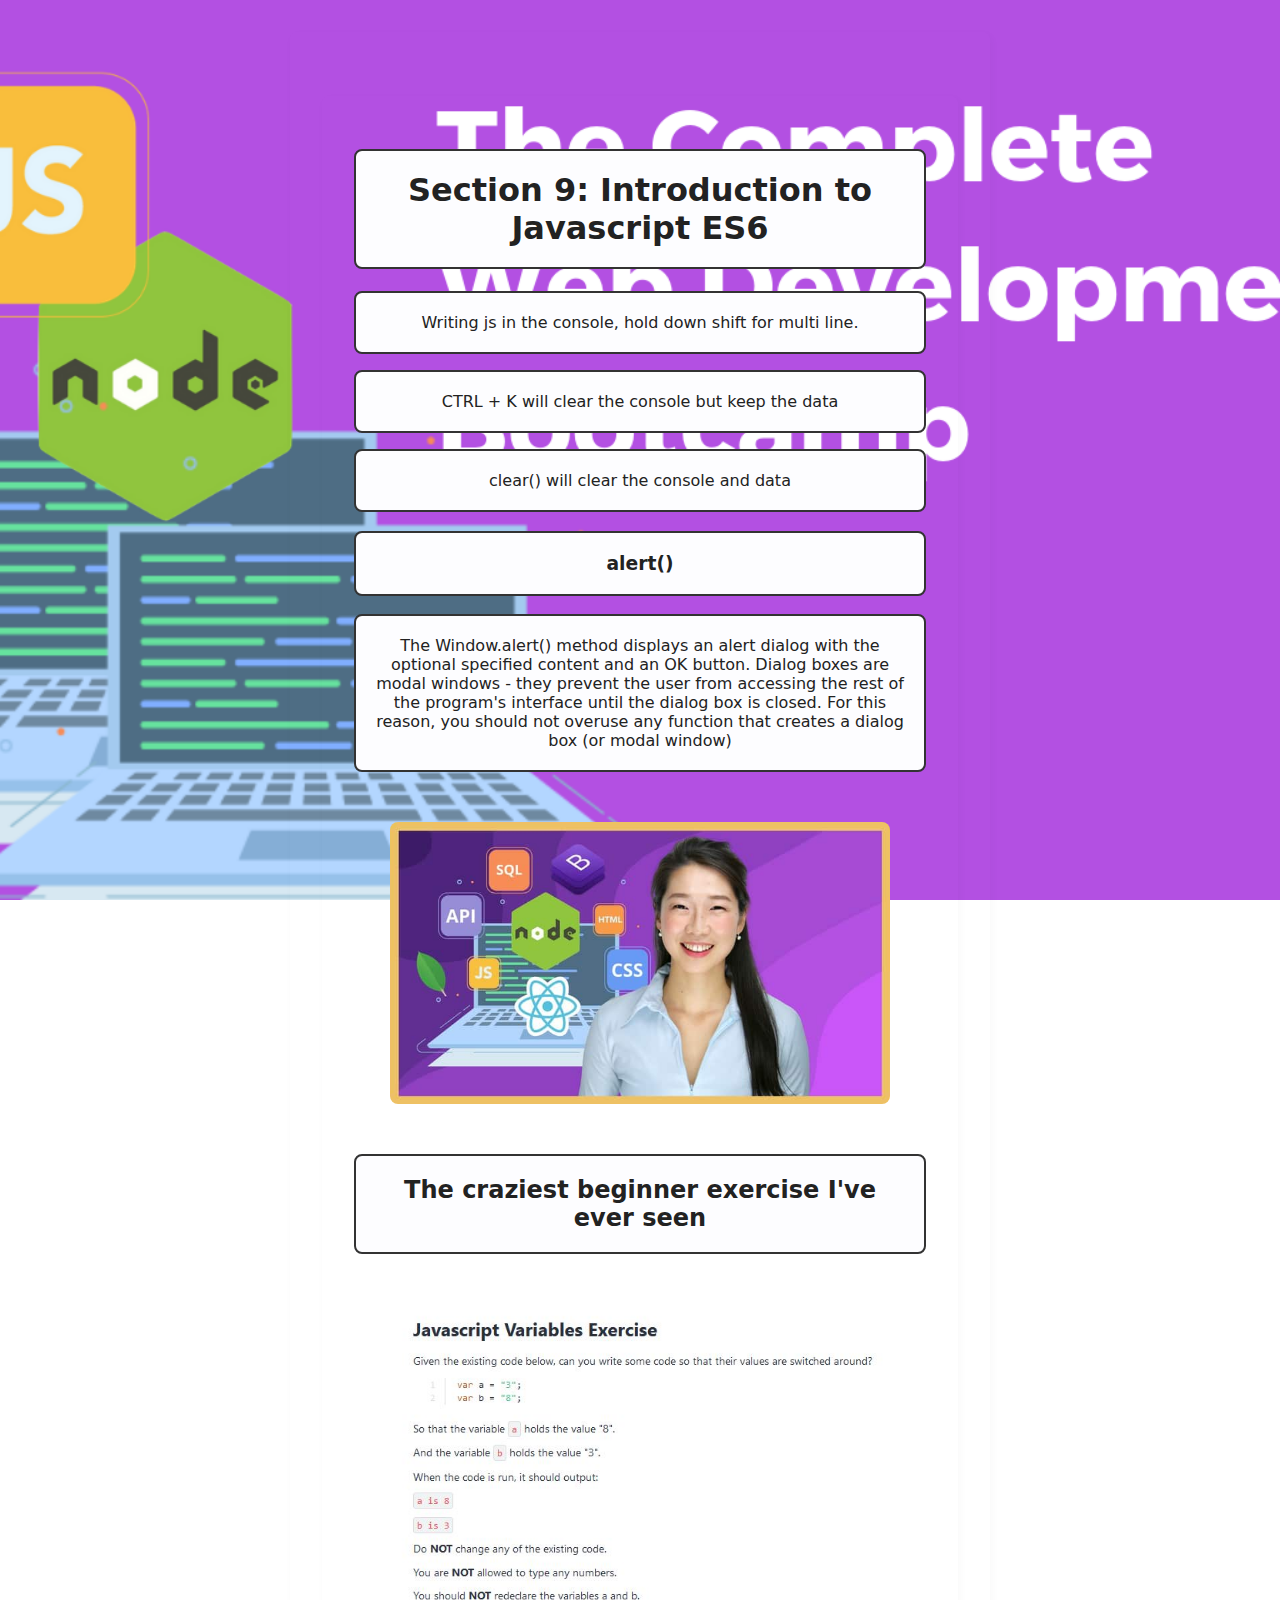
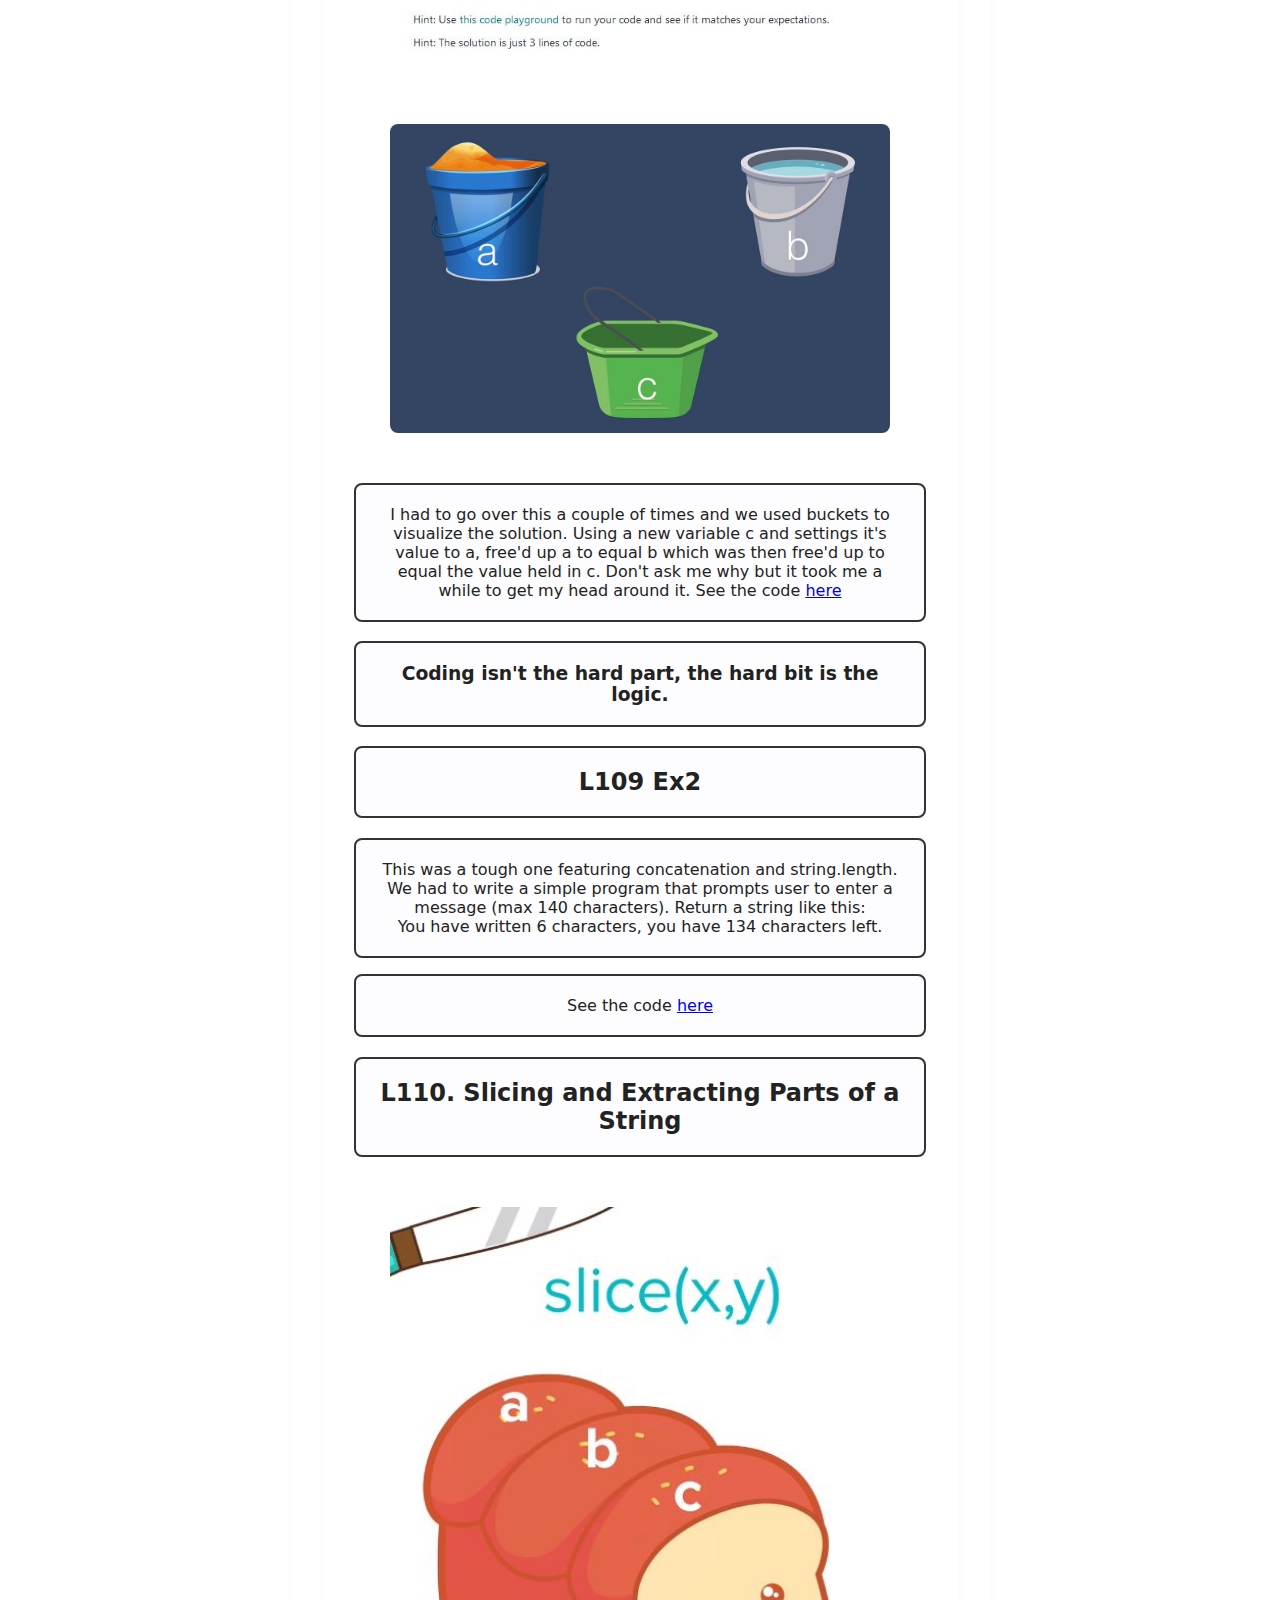
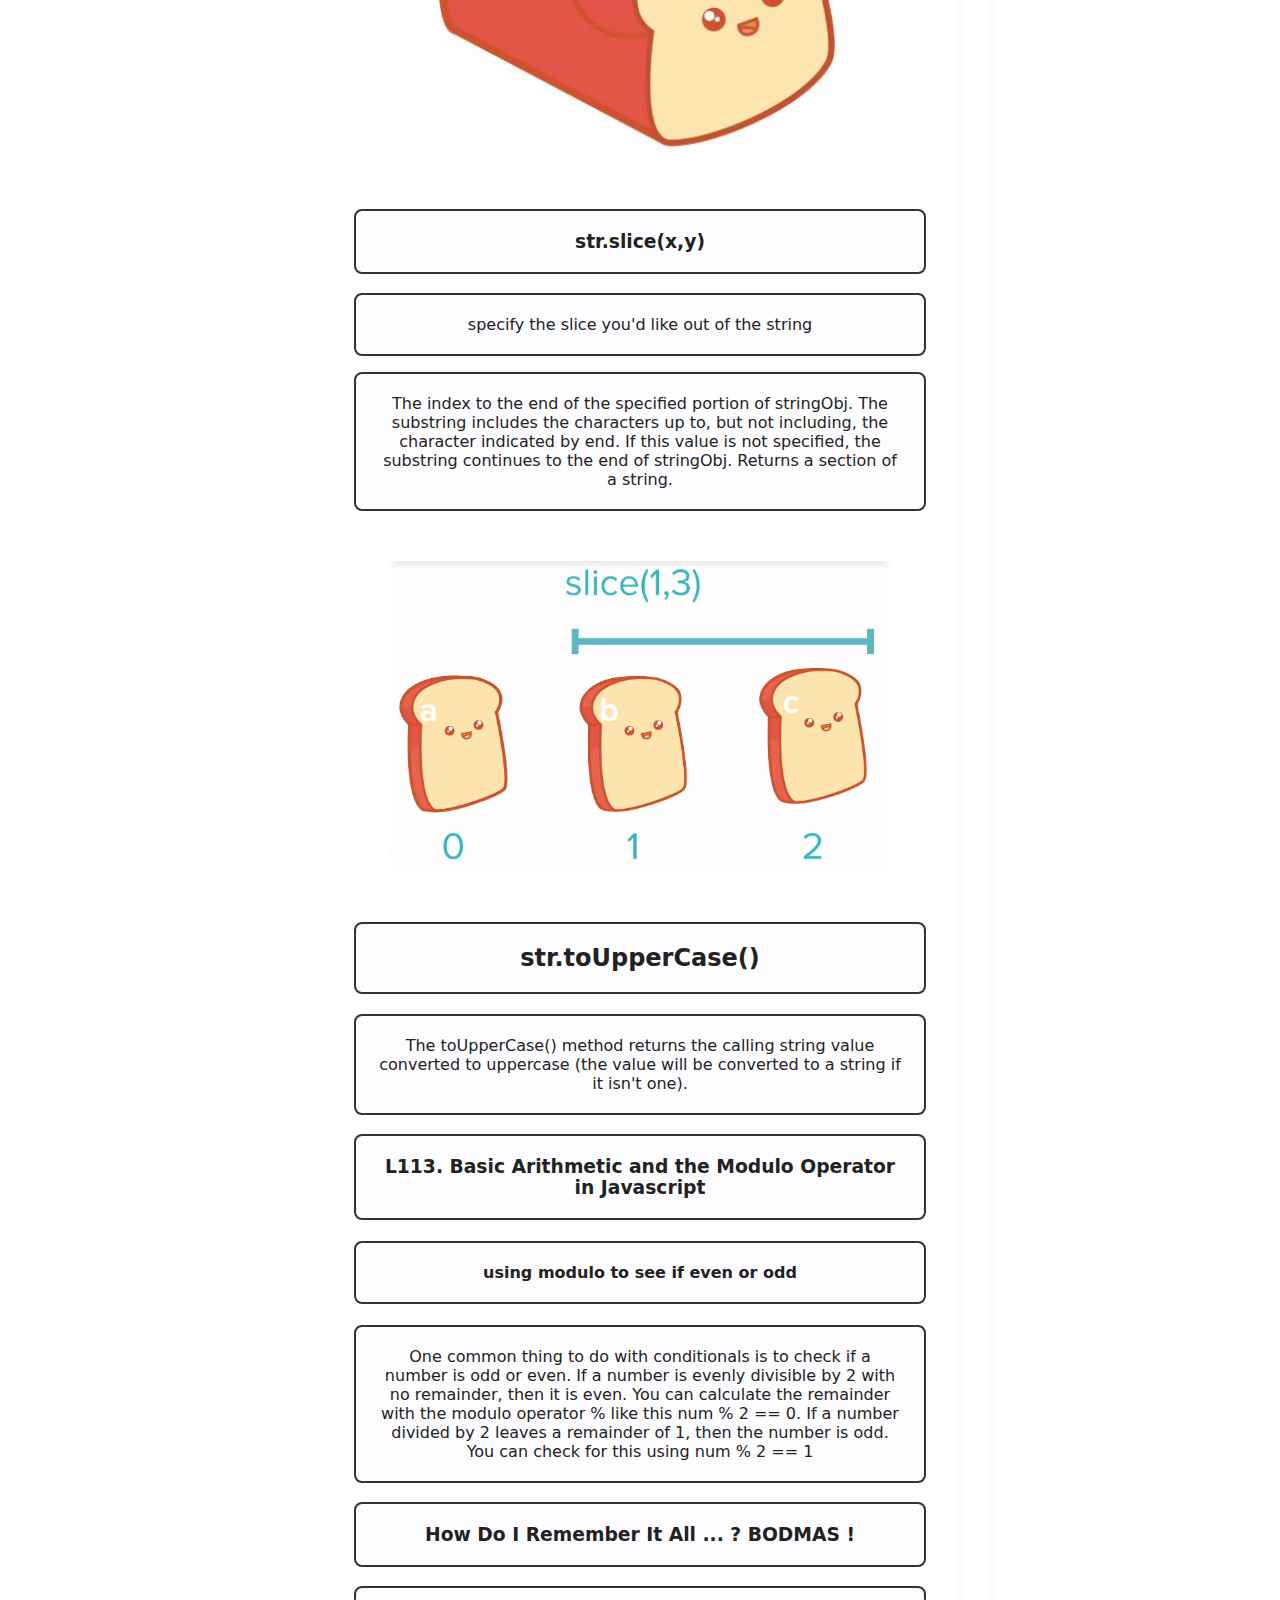
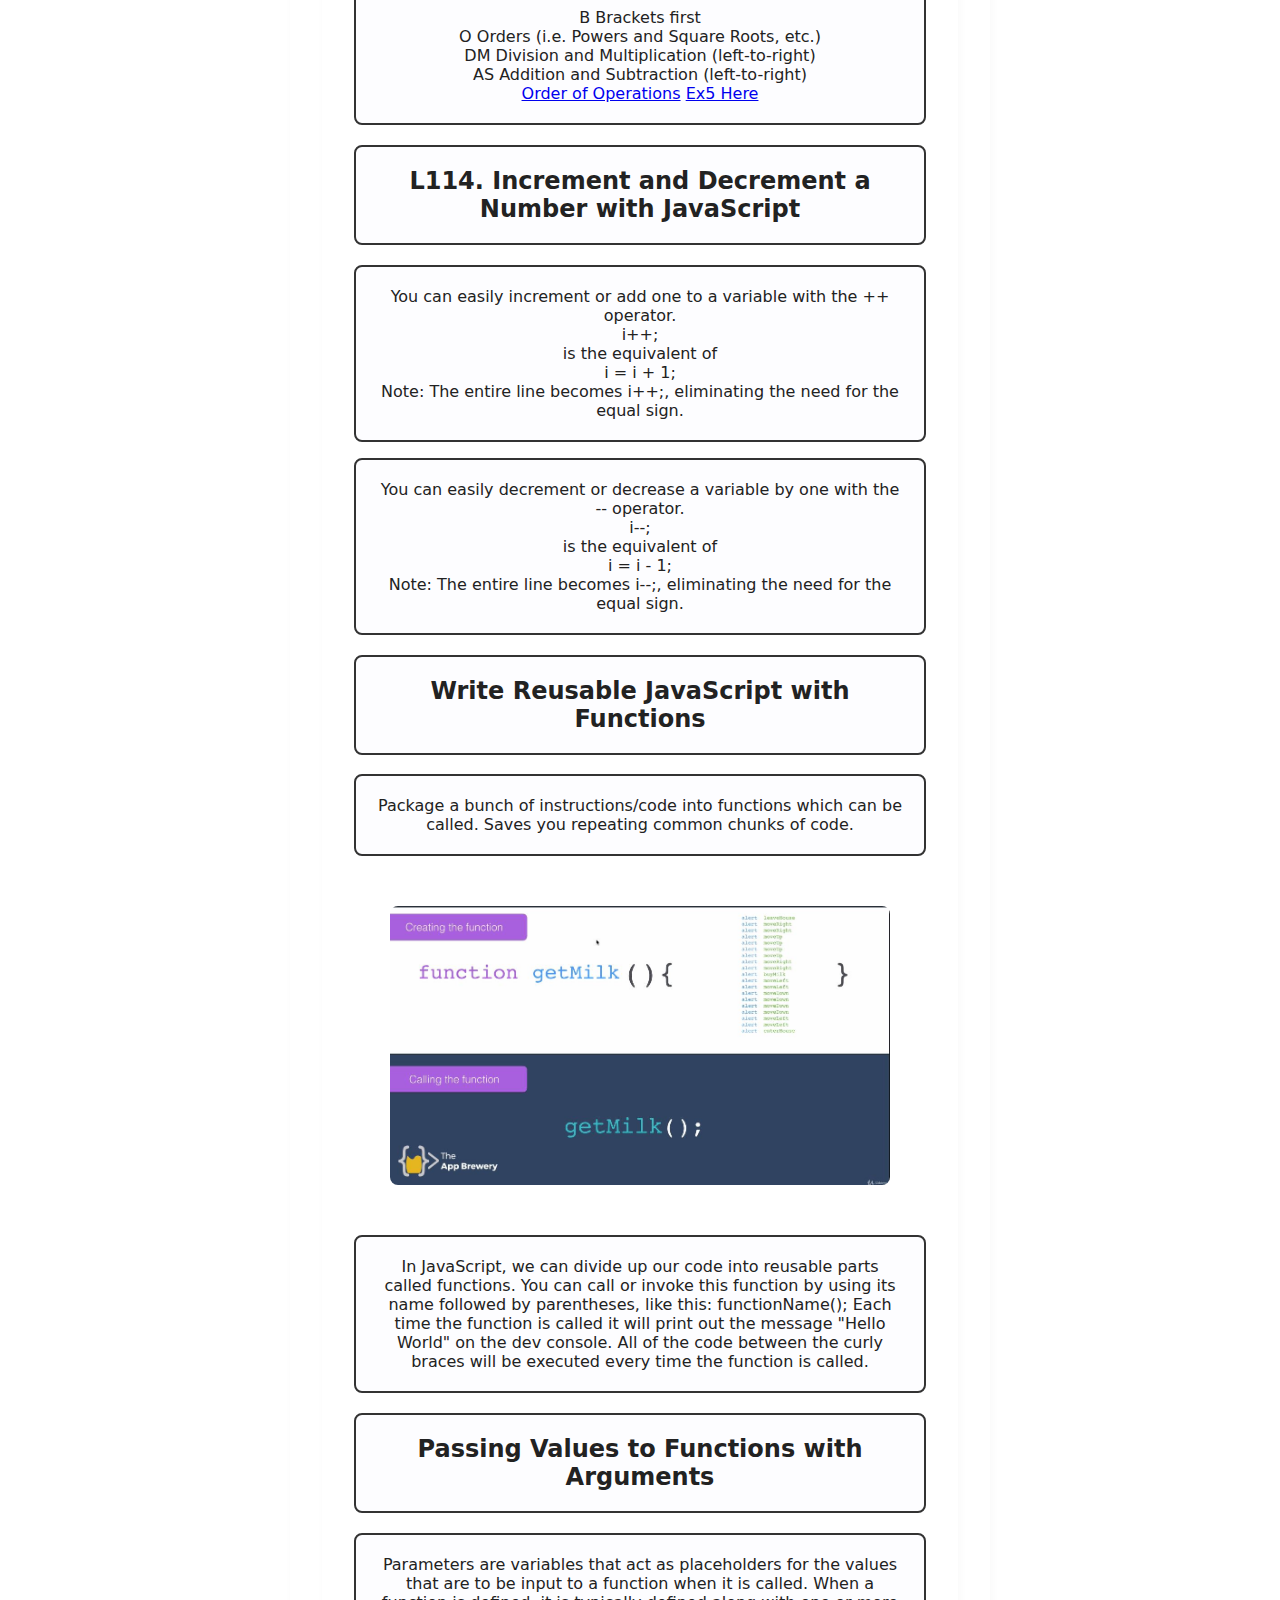
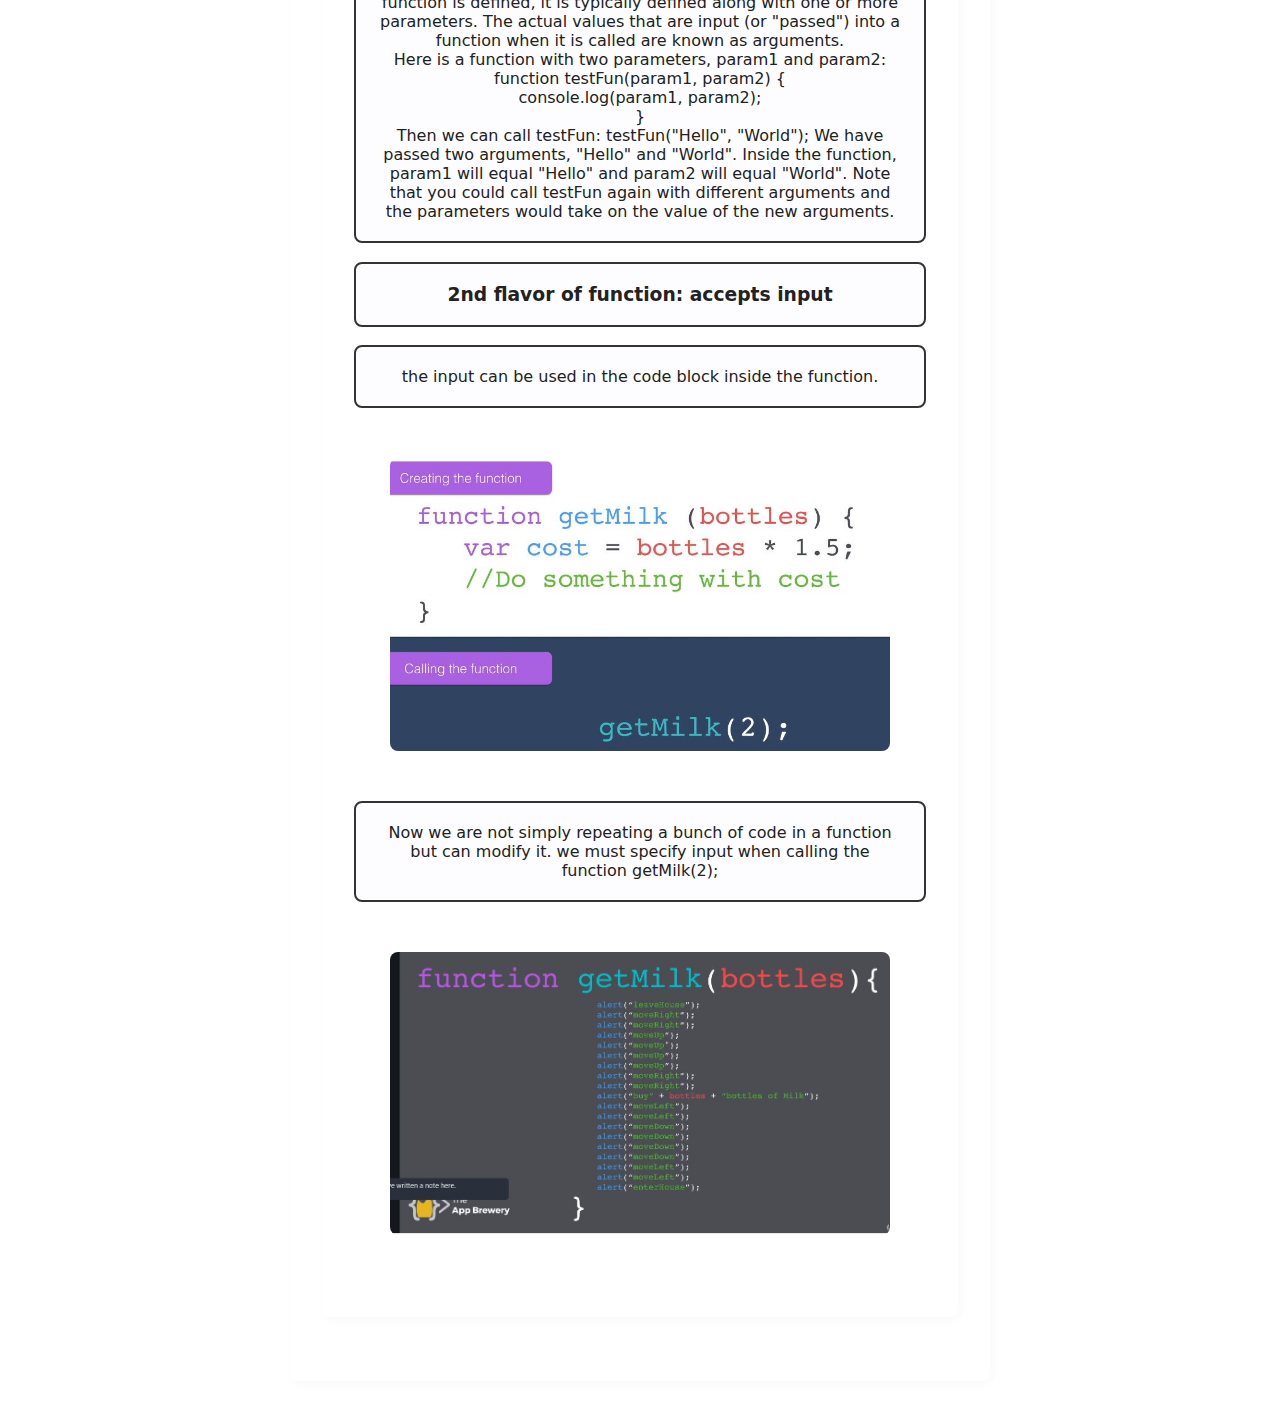
==== commit 4b6d3360: "apply new styles to notes" ====
--- a/index.html
+++ b/index.html
@@ -118,9 +118,9 @@
       </p>
       <h3>2nd flavor of function: accepts input</h3>
       <p>the input can be used in the code block inside the function.</p>
-      <img src="./images/function2.JPG" alt="2nd functiions slide">
+      <img src="./images/function2.JPG" alt="2nd functions slide">
       <p>Now we are not simply repeating a bunch of code in a function but can modify it.  we must specify input when calling the function getMilk(2);</p>
-      <img src="./images/function3.JPG" alt="3rd functiions slide">
+      <img src="./images/function3.JPG" alt="3rd functions slide">
     </div>
   </div>
 
--- a/style.css
+++ b/style.css
@@ -1,50 +1,45 @@
-@import url('https://fonts.googleapis.com/css?family=Lato&display=swap');
-
 * {
   box-sizing: border-box;
 }
 
-body {
-  font-family: 'Lato', sans-serif;
-  background-color: #d31157;
-  color: #222;
-  /* hide only on x axis */
-  overflow-x: hidden;
-  margin: 0;
+html {
+  background: url(./images/yu-bootcamp.png) no-repeat center center fixed;
+  -webkit-background-size: cover;
+  -moz-background-size: cover;
+  -o-background-size: cover;
+  background-size: cover;
 }
 
-.container {
-  background-color: #fafafa;
-  /* default origin is in middle */
-  transform-origin: top left;
-  transition: transform 0.5s linear;
-  width: 100vw;
-  min-height: 100vh;
-  padding: 50px;
+body {
+  font-family: -apple-system, system-ui, BlinkMacSystemFont, 'Segoe UI',
+    'Open Sans', 'Helvetica Neue', Helvetica, Arial, sans-serif;
+  color: #222;
 }
 
+div {
+  margin: 2em auto;
+  padding: 2em;
+  border-radius: 0.5em;
+  box-shadow: 2px 3px 7px 2px rgba(0, 0, 0, 0.02);
+  max-width: 700px;
+}
 
-/* Content area */
+h1,
+h2,
+h3,
+h4,
+p {
+  background-color: #fdfdff;
+  padding: 20px;
+  text-align: center;
+  border-radius: 8px;
+  border: solid 2px #333;
+}
 
 .content img {
   max-width: 100%;
+  display: block;
+  margin: 50px auto;
+  width: 500px;
+  border-radius: 8px;
 }
-
-.content {
-  max-width: 1000px;
-  margin: 50px auto;
-}
-
-.content h1 {
-  margin: 0;
-}
-
-.content small {
-  color: #555;
-  font-style: italic;
-}
-
-.content p {
-  color: #333;
-  line-height: 1.5;
-}
